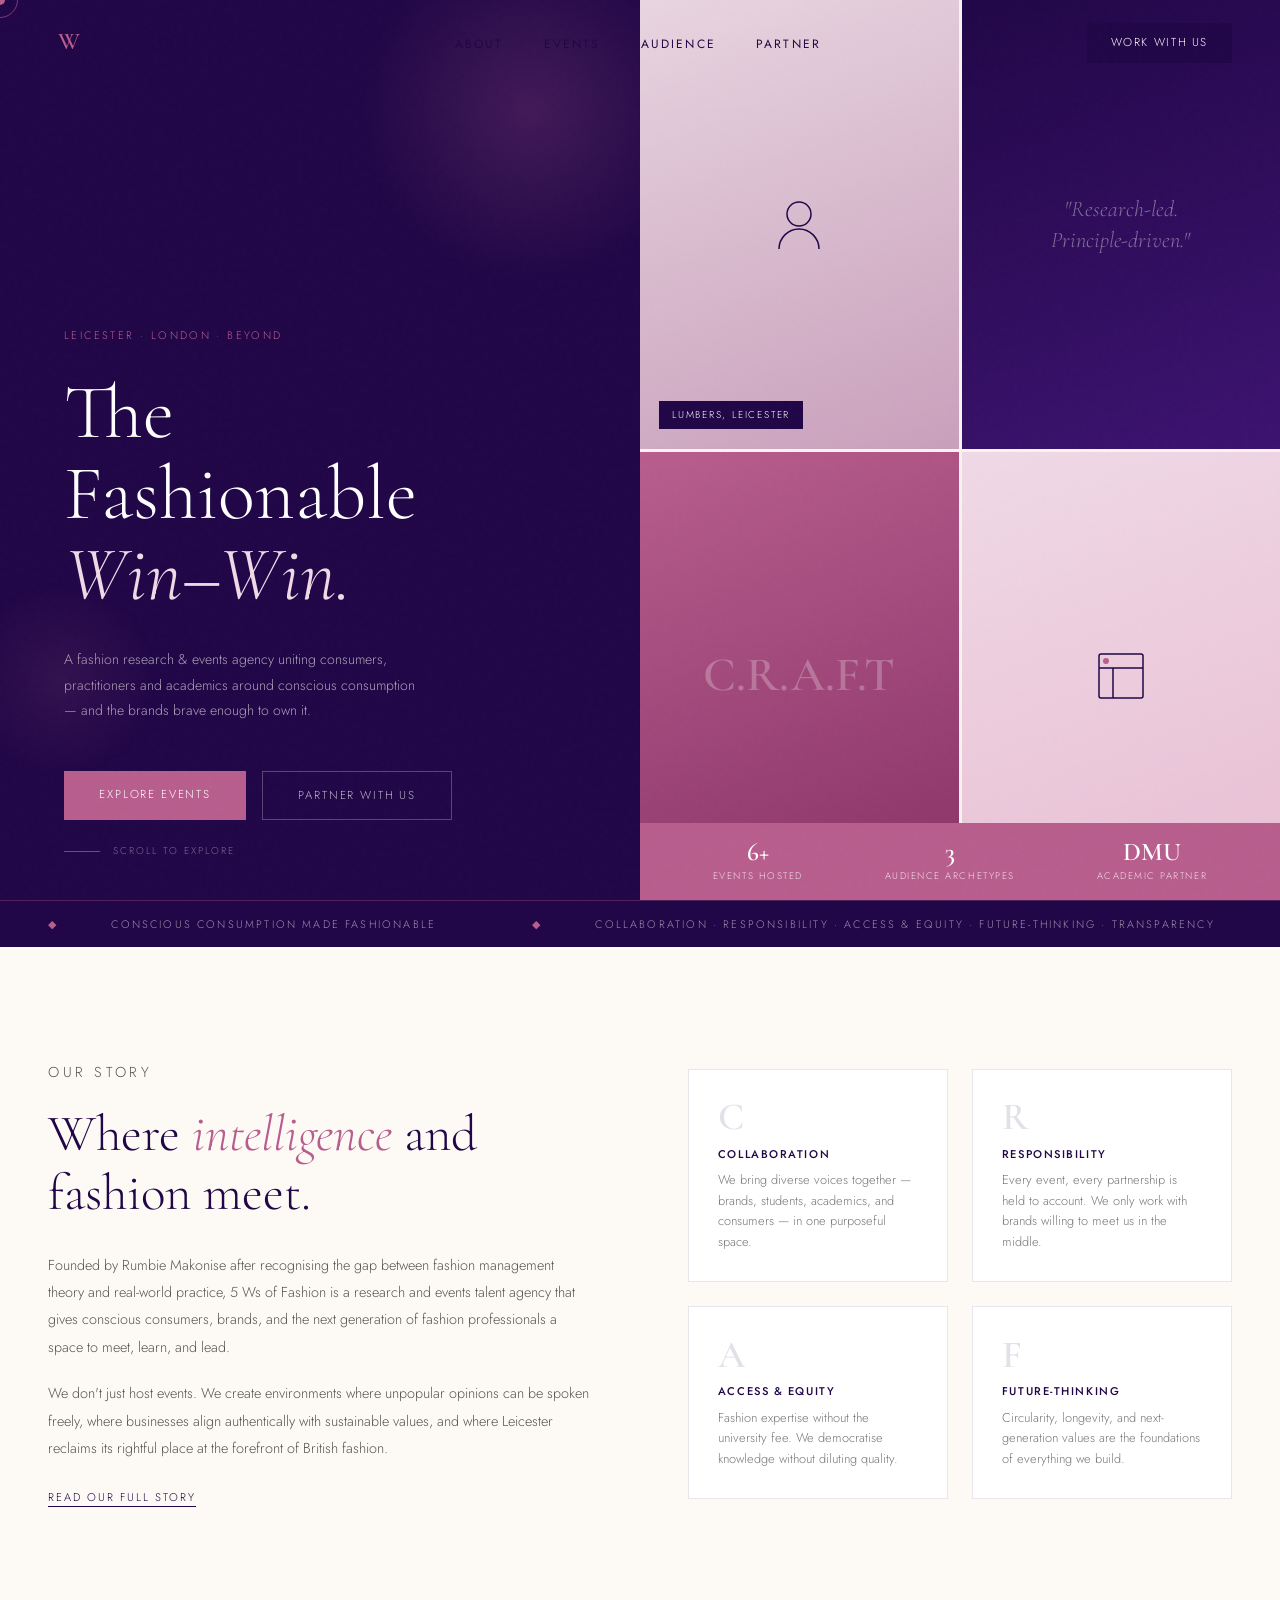
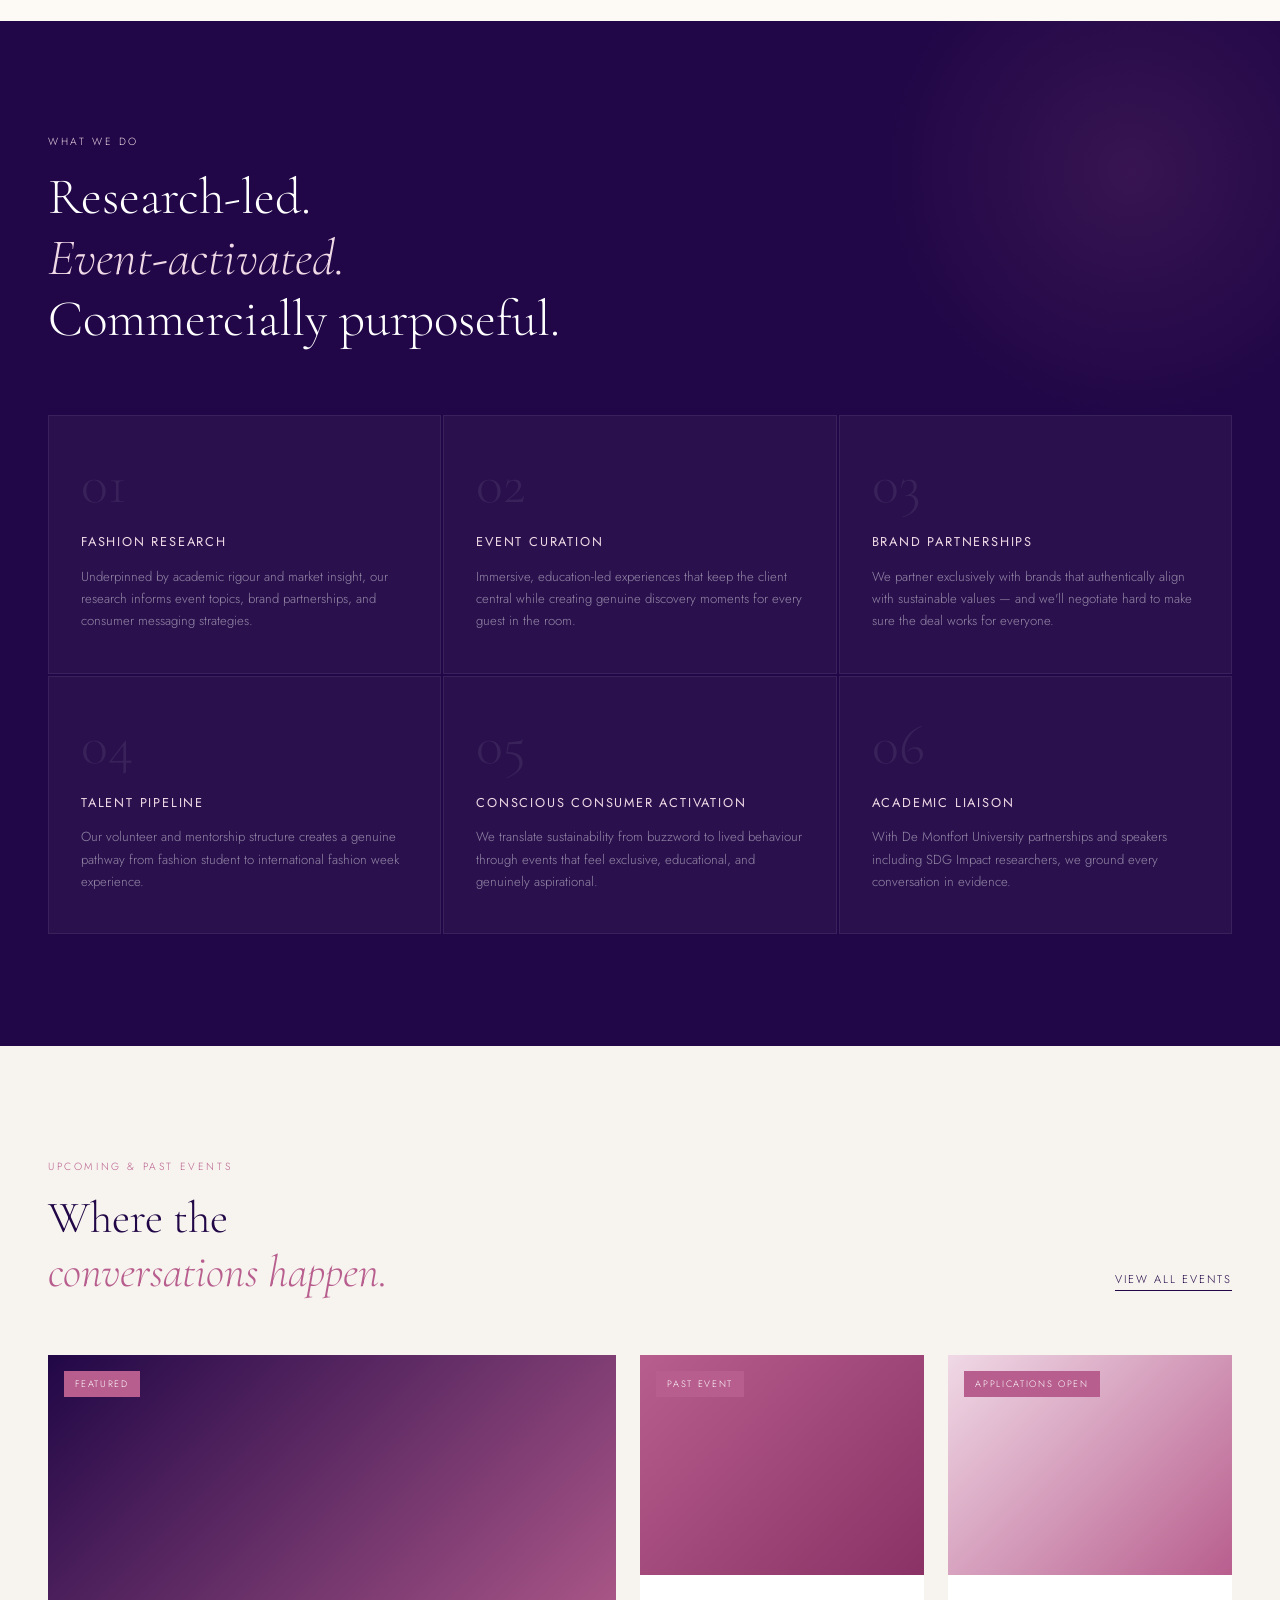
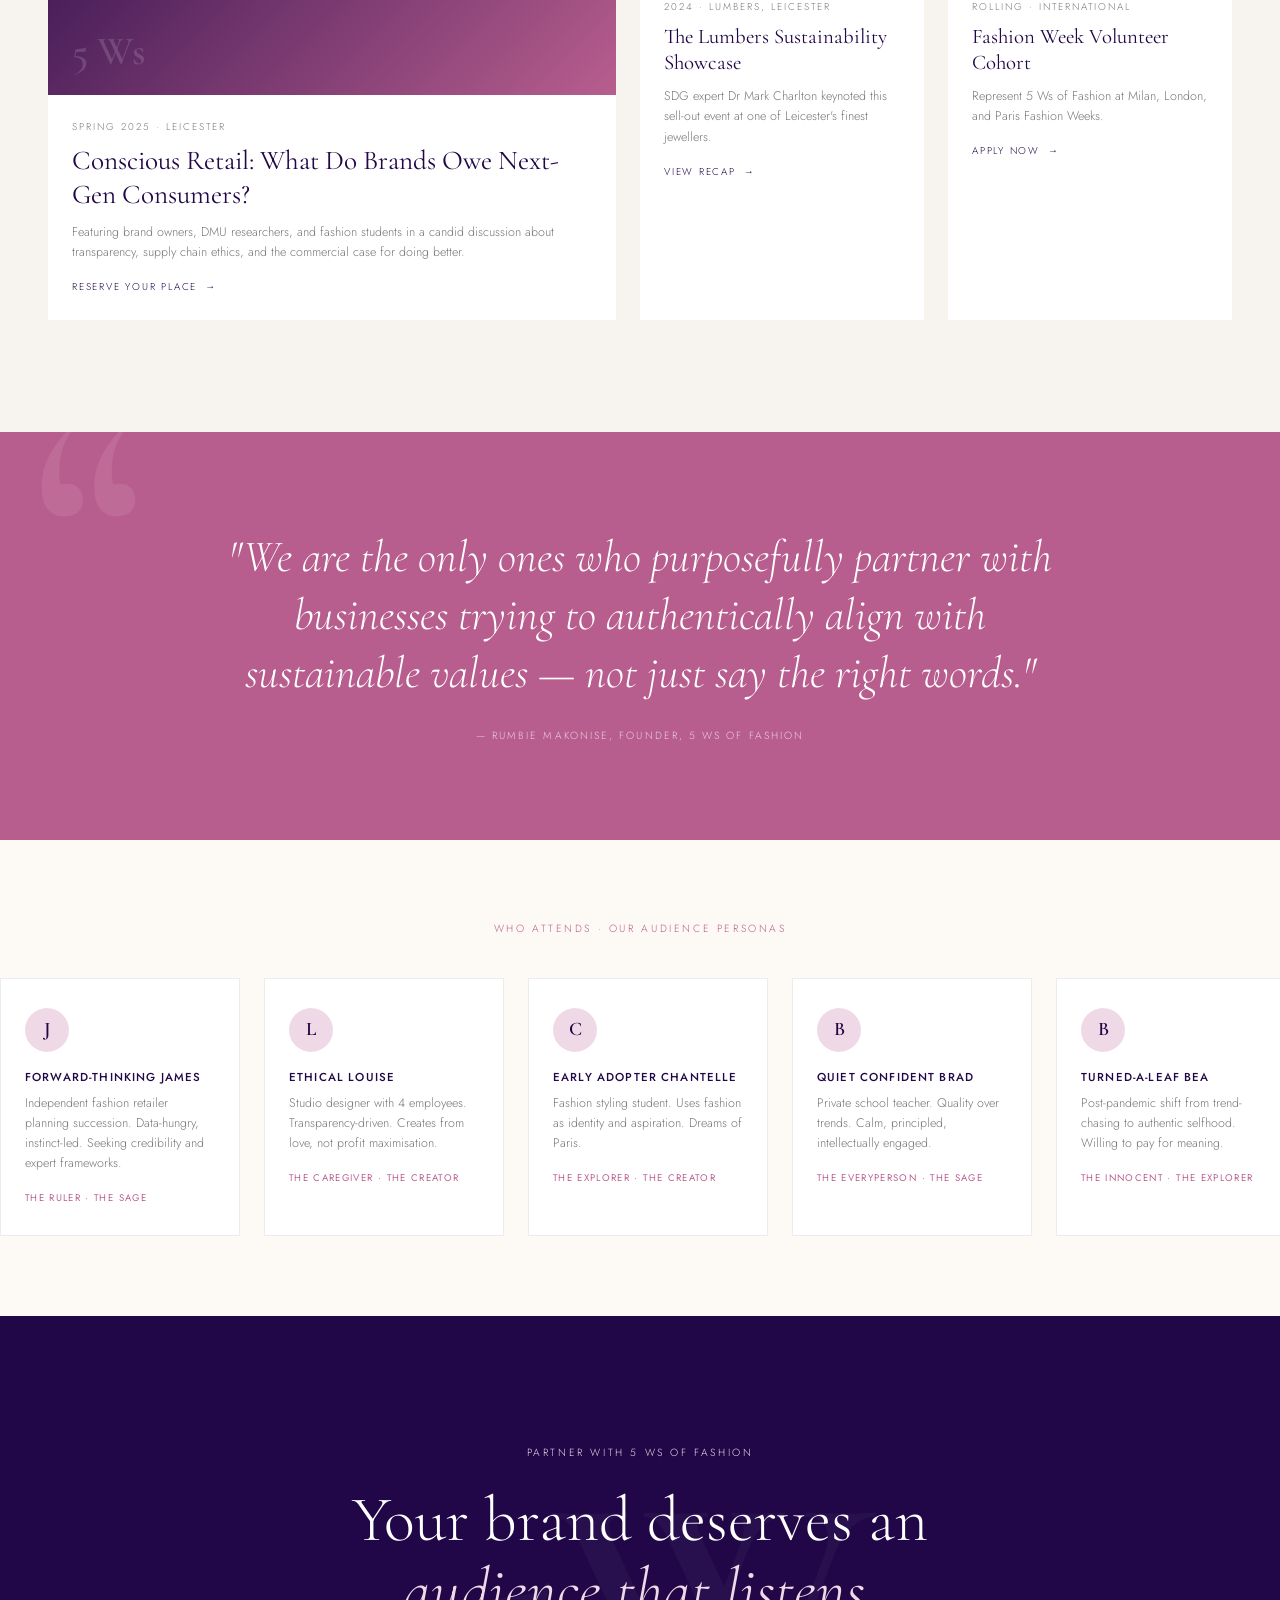
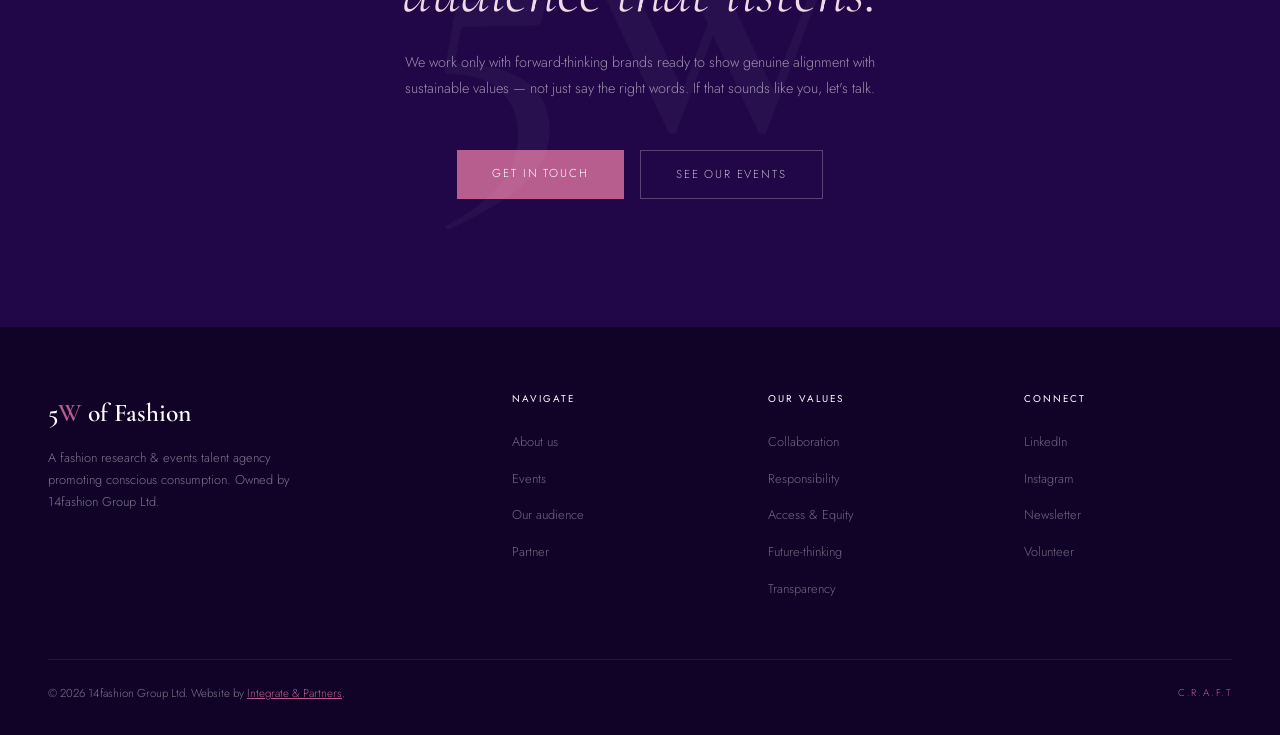
==== 5ws_landing.html @ ae3b1f06 "- init" ====
<!DOCTYPE html>
<html lang="en">
<head>
<meta charset="UTF-8">
<meta name="viewport" content="width=device-width, initial-scale=1.0">
<title>5 Ws of Fashion — The Fashionable Win-Win</title>
<link rel="preconnect" href="https://fonts.googleapis.com">
<link rel="preconnect" href="https://fonts.gstatic.com" crossorigin>
<link href="https://fonts.googleapis.com/css2?family=Cormorant+Garamond:ital,wght@0,300;0,400;0,600;1,300;1,400;1,600&family=Jost:wght@200;300;400;500&display=swap" rel="stylesheet">

<style>
  /* ─── TOKENS ─────────────────────────────────────────── */
  :root {
    --navy:   #210747;
    --pink:   #b85e8e;
    --blush:  #f0d9e6;
    --cream:  #f7f3ee;
    --ivory:  #fdf9f5;
    --charcoal: #1a1a1a;
    --mid:    #7a7a7a;
    --white:  #ffffff;

    --font-display: 'Cormorant Garamond', Georgia, serif;
    --font-body:    'Jost', sans-serif;

    --ease-out: cubic-bezier(0.16, 1, 0.3, 1);
  }

  /* ─── RESET & BASE ───────────────────────────────────── */
  *, *::before, *::after { box-sizing: border-box; margin: 0; padding: 0; }
  html { scroll-behavior: smooth; }

  body {
    background: var(--ivory);
    color: var(--charcoal);
    font-family: var(--font-body);
    font-weight: 300;
    line-height: 1.7;
    overflow-x: hidden;
  }

  /* ─── CURSOR ─────────────────────────────────────────── */
  body { cursor: none; }
  .cursor {
    position: fixed; top: 0; left: 0; pointer-events: none; z-index: 9999;
    width: 10px; height: 10px; border-radius: 50%;
    background: var(--pink);
    transform: translate(-50%,-50%);
    transition: transform 0.08s var(--ease-out), width 0.3s, height 0.3s, background 0.3s;
  }
  .cursor-ring {
    position: fixed; top: 0; left: 0; pointer-events: none; z-index: 9998;
    width: 36px; height: 36px; border-radius: 50%;
    border: 1px solid var(--pink);
    transform: translate(-50%,-50%);
    transition: transform 0.22s var(--ease-out), width 0.3s, height 0.3s, opacity 0.3s;
    opacity: 0.6;
  }
  a:hover ~ .cursor, button:hover ~ .cursor { width: 20px; height: 20px; }

  /* ─── NAV ────────────────────────────────────────────── */
  nav {
    position: fixed; top: 0; left: 0; right: 0; z-index: 100;
    display: flex; align-items: center; justify-content: space-between;
    padding: 1.4rem 3rem;
    background: transparent;
    transition: background 0.5s, padding 0.4s;
  }
  nav.scrolled {
    background: rgba(247,243,238,0.92);
    backdrop-filter: blur(12px);
    padding: 1rem 3rem;
    border-bottom: 1px solid rgba(184,94,142,0.12);
  }
  .nav-logo {
    font-family: var(--font-display);
    font-size: 1.5rem;
    font-weight: 600;
    color: var(--navy);
    letter-spacing: 0.02em;
    text-decoration: none;
    cursor: none;
  }
  .nav-logo span { color: var(--pink); }
  .nav-links {
    display: flex; gap: 2.5rem; list-style: none;
  }
  .nav-links a {
    font-size: 0.75rem;
    font-weight: 400;
    letter-spacing: 0.18em;
    text-transform: uppercase;
    color: var(--navy);
    text-decoration: none;
    cursor: none;
    position: relative;
    padding-bottom: 2px;
  }
  .nav-links a::after {
    content: '';
    position: absolute; bottom: 0; left: 0;
    width: 0; height: 1px;
    background: var(--pink);
    transition: width 0.35s var(--ease-out);
  }
  .nav-links a:hover::after { width: 100%; }
  .nav-cta {
    font-size: 0.72rem; letter-spacing: 0.14em; text-transform: uppercase;
    color: var(--white); background: var(--navy);
    padding: 0.65rem 1.5rem;
    border: none; cursor: none;
    transition: background 0.3s;
    text-decoration: none;
  }
  .nav-cta:hover { background: var(--pink); }

  /* ─── HERO ───────────────────────────────────────────── */
  .hero {
    min-height: 100svh;
    display: grid;
    grid-template-columns: 1fr 1fr;
    position: relative;
    overflow: hidden;
  }

  .hero-left {
    background: var(--navy);
    display: flex; flex-direction: column;
    justify-content: flex-end;
    padding: 6rem 4rem 5rem;
    position: relative;
    overflow: hidden;
  }
  .hero-left::before {
    content: '';
    position: absolute; top: -60px; right: -60px;
    width: 340px; height: 340px; border-radius: 50%;
    background: radial-gradient(circle, rgba(184,94,142,0.22) 0%, transparent 70%);
    pointer-events: none;
  }
  .hero-left::after {
    content: '';
    position: absolute; bottom: 120px; left: -40px;
    width: 200px; height: 200px; border-radius: 50%;
    background: radial-gradient(circle, rgba(184,94,142,0.12) 0%, transparent 70%);
    pointer-events: none;
  }

  .hero-tag {
    font-size: 0.68rem; letter-spacing: 0.22em; text-transform: uppercase;
    color: var(--pink); margin-bottom: 1.8rem;
    opacity: 0; animation: fadeUp 0.9s 0.3s var(--ease-out) forwards;
  }

  .hero-headline {
    font-family: var(--font-display);
    font-size: clamp(3.2rem, 6vw, 5.5rem);
    font-weight: 300;
    line-height: 1.05;
    color: var(--white);
    margin-bottom: 2rem;
    opacity: 0; animation: fadeUp 0.9s 0.5s var(--ease-out) forwards;
  }
  .hero-headline em {
    font-style: italic; color: var(--blush);
    display: block;
  }

  .hero-desc {
    font-size: 0.88rem; color: rgba(255,255,255,0.62);
    max-width: 360px; line-height: 1.8;
    margin-bottom: 3rem;
    opacity: 0; animation: fadeUp 0.9s 0.7s var(--ease-out) forwards;
  }

  .hero-btns {
    display: flex; gap: 1rem;
    opacity: 0; animation: fadeUp 0.9s 0.9s var(--ease-out) forwards;
  }
  .btn-primary {
    background: var(--pink); color: var(--white);
    padding: 0.85rem 2.2rem;
    font-size: 0.72rem; letter-spacing: 0.16em; text-transform: uppercase;
    border: none; cursor: none;
    transition: background 0.3s, transform 0.2s;
    text-decoration: none; display: inline-block;
  }
  .btn-primary:hover { background: #a0427a; transform: translateY(-2px); }
  .btn-ghost {
    background: transparent; color: rgba(255,255,255,0.7);
    padding: 0.85rem 2.2rem;
    font-size: 0.72rem; letter-spacing: 0.16em; text-transform: uppercase;
    border: 1px solid rgba(255,255,255,0.25); cursor: none;
    transition: border-color 0.3s, color 0.3s;
    text-decoration: none; display: inline-block;
  }
  .btn-ghost:hover { border-color: var(--pink); color: var(--white); }

  .hero-scroll-hint {
    position: absolute; bottom: 2.5rem; left: 4rem;
    display: flex; align-items: center; gap: 0.8rem;
    font-size: 0.62rem; letter-spacing: 0.2em; text-transform: uppercase;
    color: rgba(255,255,255,0.4);
    opacity: 0; animation: fadeUp 0.8s 1.3s var(--ease-out) forwards;
  }
  .scroll-line {
    width: 36px; height: 1px; background: rgba(255,255,255,0.3);
    position: relative; overflow: hidden;
  }
  .scroll-line::after {
    content: '';
    position: absolute; top: 0; left: -100%;
    width: 100%; height: 100%; background: var(--pink);
    animation: scrollLine 1.8s 1.5s ease-in-out infinite;
  }
  @keyframes scrollLine {
    0% { left: -100%; } 50% { left: 0; } 100% { left: 100%; }
  }

  /* Hero right — editorial photo collage */
  .hero-right {
    background: var(--cream);
    position: relative;
    overflow: hidden;
    display: grid;
    grid-template-rows: 1fr 1fr;
    grid-template-columns: 1fr 1fr;
    gap: 3px;
  }
  .hero-photo {
    overflow: hidden; position: relative;
  }
  .hero-photo img {
    width: 100%; height: 100%; object-fit: cover;
    transition: transform 0.8s var(--ease-out);
  }
  .hero-photo:hover img { transform: scale(1.04); }

  /* Overlay tag on one of the hero photos */
  .hero-photo-tag {
    position: absolute; bottom: 1.2rem; left: 1.2rem;
    background: var(--navy);
    color: var(--white);
    font-size: 0.62rem; letter-spacing: 0.18em; text-transform: uppercase;
    padding: 0.35rem 0.8rem;
    pointer-events: none;
  }

  /* Stat strip across hero-right */
  .hero-stats-strip {
    position: absolute; bottom: 0; left: 0; right: 0;
    background: var(--pink);
    display: flex; justify-content: space-around;
    padding: 1rem 2rem;
    z-index: 10;
    opacity: 0; animation: fadeUp 0.8s 1.1s var(--ease-out) forwards;
  }
  .stat-item { text-align: center; }
  .stat-num {
    font-family: var(--font-display);
    font-size: 1.6rem; font-weight: 600; color: var(--white);
    line-height: 1;
  }
  .stat-label {
    font-size: 0.6rem; letter-spacing: 0.16em; text-transform: uppercase;
    color: rgba(255,255,255,0.8); margin-top: 0.2rem;
  }

  /* ─── TICKER ─────────────────────────────────────────── */
  .ticker-wrap {
    background: var(--navy); padding: 0.85rem 0;
    overflow: hidden; border-top: 1px solid rgba(184,94,142,0.3);
  }
  .ticker {
    display: flex; gap: 0;
    animation: ticker 28s linear infinite;
    width: max-content;
  }
  .ticker-item {
    white-space: nowrap;
    font-size: 0.68rem; letter-spacing: 0.2em; text-transform: uppercase;
    color: rgba(255,255,255,0.55);
    padding: 0 3rem;
  }
  .ticker-item span { color: var(--pink); margin-right: 3rem; }
  @keyframes ticker { 0% { transform: translateX(0); } 100% { transform: translateX(-50%); } }

  /* ─── ABOUT / CRAFT VALUES ───────────────────────────── */
  .section { padding: 7rem 3rem; }
  .section-inner { max-width: 1200px; margin: 0 auto; }

  .section-label {
    font-size: 0.65rem; letter-spacing: 0.25em; text-transform: uppercase;
    color: var(--pink); margin-bottom: 1rem;
  }

  .about-grid {
    display: grid; grid-template-columns: 1fr 1fr;
    gap: 6rem; align-items: center;
  }
  .about-text h2 {
    font-family: var(--font-display);
    font-size: clamp(2.4rem, 4vw, 3.6rem);
    font-weight: 300; line-height: 1.15;
    color: var(--navy); margin-bottom: 1.8rem;
  }
  .about-text h2 em { font-style: italic; color: var(--pink); }
  .about-text p {
    font-size: 0.9rem; color: #555; line-height: 1.9;
    margin-bottom: 1.2rem;
  }
  .about-link {
    font-size: 0.7rem; letter-spacing: 0.18em; text-transform: uppercase;
    color: var(--navy); text-decoration: none; cursor: none;
    border-bottom: 1px solid var(--navy); padding-bottom: 1px;
    transition: color 0.3s, border-color 0.3s;
  }
  .about-link:hover { color: var(--pink); border-color: var(--pink); }

  /* CRAFT pillars */
  .craft-pillars {
    display: grid; grid-template-columns: 1fr 1fr; gap: 1.5rem;
  }
  .craft-pill {
    padding: 1.8rem;
    border: 1px solid rgba(33,7,71,0.1);
    position: relative; overflow: hidden;
    transition: border-color 0.3s, transform 0.3s;
    background: var(--white);
  }
  .craft-pill::before {
    content: '';
    position: absolute; top: 0; left: 0;
    width: 3px; height: 100%;
    background: var(--pink);
    transform: scaleY(0); transform-origin: top;
    transition: transform 0.4s var(--ease-out);
  }
  .craft-pill:hover { border-color: var(--pink); transform: translateY(-4px); }
  .craft-pill:hover::before { transform: scaleY(1); }
  .craft-letter {
    font-family: var(--font-display);
    font-size: 2.4rem; font-weight: 600;
    color: var(--navy); opacity: 0.12;
    line-height: 1;
    margin-bottom: 0.5rem;
  }
  .craft-title {
    font-size: 0.7rem; letter-spacing: 0.14em; text-transform: uppercase;
    color: var(--navy); margin-bottom: 0.4rem; font-weight: 500;
  }
  .craft-desc {
    font-size: 0.8rem; color: #777; line-height: 1.6;
  }

  /* ─── WHAT WE DO (dark section) ──────────────────────── */
  .dark-section {
    background: var(--navy);
    padding: 7rem 3rem;
    position: relative; overflow: hidden;
  }
  .dark-section::before {
    content: '';
    position: absolute; top: -100px; right: -100px;
    width: 500px; height: 500px; border-radius: 50%;
    background: radial-gradient(circle, rgba(184,94,142,0.15) 0%, transparent 70%);
    pointer-events: none;
  }
  .dark-inner { max-width: 1200px; margin: 0 auto; }
  .dark-section .section-label { color: var(--blush); }

  .dark-section h2 {
    font-family: var(--font-display);
    font-size: clamp(2.2rem, 4vw, 3.5rem);
    font-weight: 300; color: var(--white);
    margin-bottom: 4rem; max-width: 600px; line-height: 1.2;
  }
  .dark-section h2 em { font-style: italic; color: var(--blush); }

  .services-grid {
    display: grid; grid-template-columns: repeat(3, 1fr); gap: 2px;
  }
  .service-card {
    background: rgba(255,255,255,0.04);
    padding: 2.5rem 2rem;
    border: 1px solid rgba(255,255,255,0.07);
    transition: background 0.3s;
    position: relative; overflow: hidden;
    cursor: none;
  }
  .service-card:hover { background: rgba(184,94,142,0.12); }
  .service-num {
    font-family: var(--font-display);
    font-size: 3.5rem; font-weight: 300;
    color: rgba(255,255,255,0.07); line-height: 1;
    margin-bottom: 1.2rem;
  }
  .service-title {
    font-size: 0.8rem; letter-spacing: 0.14em; text-transform: uppercase;
    color: var(--blush); margin-bottom: 0.8rem; font-weight: 400;
  }
  .service-desc {
    font-size: 0.82rem; color: rgba(255,255,255,0.5); line-height: 1.7;
  }

  /* ─── EVENTS SECTION ─────────────────────────────────── */
  .events-section { padding: 7rem 3rem; background: var(--cream); }
  .events-inner { max-width: 1200px; margin: 0 auto; }

  .events-header {
    display: flex; justify-content: space-between; align-items: flex-end;
    margin-bottom: 3.5rem;
  }
  .events-header h2 {
    font-family: var(--font-display);
    font-size: clamp(2.2rem, 3.5vw, 3rem);
    font-weight: 300; color: var(--navy); line-height: 1.2;
  }
  .events-header h2 em { font-style: italic; color: var(--pink); }

  .events-grid { display: grid; grid-template-columns: 2fr 1fr 1fr; gap: 1.5rem; }

  .event-card {
    background: var(--white);
    overflow: hidden;
    transition: transform 0.4s var(--ease-out), box-shadow 0.4s;
    cursor: none;
    position: relative;
  }
  .event-card:hover { transform: translateY(-6px); box-shadow: 0 24px 60px rgba(33,7,71,0.12); }
  .event-card-img {
    height: 220px; overflow: hidden;
    background: linear-gradient(135deg, var(--blush) 0%, var(--cream) 100%);
    position: relative;
  }
  .event-card-img img { width: 100%; height: 100%; object-fit: cover; display: block; }

  /* Placeholder gradient images for cards without real photos */
  .event-img-placeholder {
    width: 100%; height: 100%;
    display: flex; align-items: center; justify-content: center;
  }
  .event-img-placeholder svg { opacity: 0.2; }

  .event-card:first-child .event-card-img { height: 340px; }

  .event-badge {
    position: absolute; top: 1rem; left: 1rem;
    background: var(--pink); color: var(--white);
    font-size: 0.58rem; letter-spacing: 0.18em; text-transform: uppercase;
    padding: 0.3rem 0.7rem;
  }
  .event-card-body { padding: 1.5rem; }
  .event-date {
    font-size: 0.62rem; letter-spacing: 0.2em; text-transform: uppercase;
    color: var(--mid); margin-bottom: 0.5rem;
  }
  .event-title {
    font-family: var(--font-display);
    font-size: 1.3rem; font-weight: 400;
    color: var(--navy); margin-bottom: 0.6rem; line-height: 1.25;
  }
  .event-card:first-child .event-title { font-size: 1.7rem; }
  .event-desc {
    font-size: 0.78rem; color: #777; line-height: 1.65;
    margin-bottom: 1rem;
  }
  .event-link {
    font-size: 0.62rem; letter-spacing: 0.18em; text-transform: uppercase;
    color: var(--navy); text-decoration: none; cursor: none;
    display: flex; align-items: center; gap: 0.5rem;
    transition: color 0.3s;
  }
  .event-link::after { content: '→'; transition: transform 0.3s; }
  .event-link:hover { color: var(--pink); }
  .event-link:hover::after { transform: translateX(4px); }

  /* ─── AUDIENCE / QUOTE STRIP ─────────────────────────── */
  .quote-section {
    padding: 6rem 3rem;
    background: var(--pink);
    text-align: center;
    position: relative; overflow: hidden;
  }
  .quote-section::before {
    content: '\201C';
    font-family: var(--font-display);
    font-size: 20rem; font-weight: 600;
    color: rgba(255,255,255,0.08);
    position: absolute; top: -4rem; left: 2rem;
    line-height: 1; pointer-events: none;
  }
  .quote-text {
    font-family: var(--font-display);
    font-size: clamp(1.8rem, 3.5vw, 2.8rem);
    font-weight: 300; font-style: italic;
    color: var(--white); max-width: 860px;
    margin: 0 auto 1.5rem; line-height: 1.3;
  }
  .quote-attr {
    font-size: 0.65rem; letter-spacing: 0.2em; text-transform: uppercase;
    color: rgba(255,255,255,0.7);
  }

  /* ─── AUDIENCE PERSONAS MARQUEE ──────────────────────── */
  .personas-section { padding: 5rem 0; overflow: hidden; background: var(--ivory); }
  .personas-label {
    font-size: 0.65rem; letter-spacing: 0.25em; text-transform: uppercase;
    color: var(--pink); text-align: center; margin-bottom: 2.5rem; padding: 0 3rem;
  }
  .personas-track {
    display: flex; gap: 1.5rem;
    animation: personaScroll 22s linear infinite;
    width: max-content;
  }
  .personas-track:hover { animation-play-state: paused; }
  @keyframes personaScroll {
    0% { transform: translateX(0); } 100% { transform: translateX(-50%); }
  }
  .persona-card {
    width: 240px; flex-shrink: 0;
    background: var(--white);
    border: 1px solid rgba(33,7,71,0.08);
    padding: 1.8rem 1.5rem;
    transition: transform 0.3s, border-color 0.3s;
    cursor: none;
  }
  .persona-card:hover { transform: translateY(-4px); border-color: var(--pink); }
  .persona-icon {
    width: 44px; height: 44px; border-radius: 50%;
    background: var(--blush);
    display: flex; align-items: center; justify-content: center;
    font-family: var(--font-display); font-size: 1.2rem; font-weight: 600;
    color: var(--navy); margin-bottom: 1rem;
  }
  .persona-name {
    font-size: 0.72rem; letter-spacing: 0.1em; text-transform: uppercase;
    color: var(--navy); margin-bottom: 0.4rem; font-weight: 500;
  }
  .persona-desc { font-size: 0.78rem; color: #777; line-height: 1.6; }
  .persona-archetype {
    margin-top: 1rem; font-size: 0.6rem; letter-spacing: 0.14em;
    text-transform: uppercase; color: var(--pink); font-weight: 400;
  }

  /* ─── PARTNER CTA ────────────────────────────────────── */
  .cta-section {
    padding: 8rem 3rem;
    background: var(--navy);
    text-align: center; position: relative; overflow: hidden;
  }
  .cta-section::after {
    content: '5W';
    font-family: var(--font-display);
    font-size: 22rem; font-weight: 600;
    color: rgba(255,255,255,0.03);
    position: absolute; top: 50%; left: 50%;
    transform: translate(-50%,-50%);
    pointer-events: none; white-space: nowrap;
    letter-spacing: -0.05em;
  }
  .cta-label {
    font-size: 0.65rem; letter-spacing: 0.25em; text-transform: uppercase;
    color: var(--blush); margin-bottom: 1.5rem;
  }
  .cta-h2 {
    font-family: var(--font-display);
    font-size: clamp(2.5rem, 5vw, 4.5rem);
    font-weight: 300; color: var(--white);
    line-height: 1.1; margin-bottom: 1.5rem;
  }
  .cta-h2 em { font-style: italic; color: var(--blush); }
  .cta-desc {
    font-size: 0.9rem; color: rgba(255,255,255,0.55);
    max-width: 520px; margin: 0 auto 3rem; line-height: 1.8;
  }
  .cta-btns { display: flex; justify-content: center; gap: 1rem; }

  /* ─── FOOTER ─────────────────────────────────────────── */
  footer {
    background: #110328;
    padding: 4rem 3rem 2rem;
    color: rgba(255,255,255,0.45);
  }
  .footer-inner { max-width: 1200px; margin: 0 auto; }
  .footer-grid {
    display: grid; grid-template-columns: 2fr 1fr 1fr 1fr;
    gap: 3rem; margin-bottom: 3rem;
  }
  .footer-brand-name {
    font-family: var(--font-display);
    font-size: 1.6rem; font-weight: 600;
    color: var(--white); margin-bottom: 0.8rem;
  }
  .footer-brand-name span { color: var(--pink); }
  .footer-tagline { font-size: 0.8rem; line-height: 1.7; max-width: 260px; }
  .footer-col h4 {
    font-size: 0.62rem; letter-spacing: 0.2em; text-transform: uppercase;
    color: var(--white); margin-bottom: 1.2rem; font-weight: 400;
  }
  .footer-col ul { list-style: none; }
  .footer-col li { margin-bottom: 0.6rem; }
  .footer-col a {
    font-size: 0.8rem; color: rgba(255,255,255,0.4);
    text-decoration: none; cursor: none;
    transition: color 0.3s;
  }
  .footer-col a:hover { color: var(--pink); }
  .footer-bottom {
    border-top: 1px solid rgba(255,255,255,0.08);
    padding-top: 1.5rem;
    display: flex; justify-content: space-between; align-items: center;
  }
  .footer-bottom p { font-size: 0.72rem; }
  .footer-craft {
    font-size: 0.62rem; letter-spacing: 0.18em; text-transform: uppercase;
    color: var(--pink);
  }

  /* ─── KEYFRAMES ──────────────────────────────────────── */
  @keyframes fadeUp {
    from { opacity: 0; transform: translateY(24px); }
    to   { opacity: 1; transform: translateY(0); }
  }

  /* ─── SCROLL REVEAL ──────────────────────────────────── */
  .reveal {
    opacity: 0; transform: translateY(30px);
    transition: opacity 0.8s var(--ease-out), transform 0.8s var(--ease-out);
  }
  .reveal.visible { opacity: 1; transform: translateY(0); }

  /* ─── GRAIN OVERLAY ──────────────────────────────────── */
  body::before {
    content: '';
    position: fixed; inset: 0; z-index: 9990;
    pointer-events: none;
    background-image: url("data:image/svg+xml,%3Csvg viewBox='0 0 200 200' xmlns='http://www.w3.org/2000/svg'%3E%3Cfilter id='noise'%3E%3CfeTurbulence type='fractalNoise' baseFrequency='0.9' numOctaves='4' stitchTiles='stitch'/%3E%3C/filter%3E%3Crect width='100%25' height='100%25' filter='url(%23noise)' opacity='0.03'/%3E%3C/svg%3E");
    opacity: 0.4;
  }
</style>
</head>
<body>

<!-- Custom Cursor -->
<div class="cursor" id="cursor"></div>
<div class="cursor-ring" id="cursorRing"></div>

<!-- ── NAV ──────────────────────────────────────────────── -->
<nav id="nav">
  <a href="#" class="nav-logo">5<span>W</span> of Fashion</a>
  <ul class="nav-links">
    <li><a href="#about">About</a></li>
    <li><a href="#events">Events</a></li>
    <li><a href="#audience">Audience</a></li>
    <li><a href="#partner">Partner</a></li>
  </ul>
  <a href="#partner" class="nav-cta">Work with us</a>
</nav>

<!-- ── HERO ─────────────────────────────────────────────── -->
<section class="hero" id="top">
  <div class="hero-left">
    <p class="hero-tag">Leicester · London · Beyond</p>
    <h1 class="hero-headline">
      The<br>Fashionable<br><em>Win–Win.</em>
    </h1>
    <p class="hero-desc">A fashion research &amp; events agency uniting consumers, practitioners and academics around conscious consumption — and the brands brave enough to own it.</p>
    <div class="hero-btns">
      <a href="#events" class="btn-primary">Explore Events</a>
      <a href="#partner" class="btn-ghost">Partner With Us</a>
    </div>
    <div class="hero-scroll-hint">
      <div class="scroll-line"></div>
      Scroll to explore
    </div>
  </div>

  <div class="hero-right">
    <!-- Editorial photo grid — real imagery from 5W events represented as styled placeholders -->
    <div class="hero-photo" style="grid-column:1; grid-row:1;">
      <div style="width:100%;height:100%;background:linear-gradient(160deg,#e8d5e0 0%,#c9a0bc 100%);display:flex;align-items:center;justify-content:center;">
        <svg width="60" height="60" viewBox="0 0 60 60" fill="none" xmlns="http://www.w3.org/2000/svg"><circle cx="30" cy="20" r="12" stroke="#210747" stroke-width="1.5"/><path d="M10 55c0-11.046 8.954-20 20-20s20 8.954 20 20" stroke="#210747" stroke-width="1.5"/></svg>
      </div>
      <div class="hero-photo-tag">Lumbers, Leicester</div>
    </div>
    <div class="hero-photo" style="grid-column:2; grid-row:1;">
      <div style="width:100%;height:100%;background:linear-gradient(160deg,#210747 0%,#3d1370 100%);display:flex;align-items:center;justify-content:center;">
        <p style="font-family:'Cormorant Garamond',serif;font-size:1.4rem;color:rgba(255,255,255,0.4);text-align:center;padding:1rem;font-style:italic;line-height:1.4;">"Research-led.<br>Principle-driven."</p>
      </div>
    </div>
    <div class="hero-photo" style="grid-column:1; grid-row:2;">
      <div style="width:100%;height:100%;background:linear-gradient(160deg,#b85e8e 0%,#8a3266 100%);display:flex;align-items:center;justify-content:center;">
        <p style="font-family:'Cormorant Garamond',serif;font-size:3rem;color:rgba(255,255,255,0.25);font-weight:600;">C.R.A.F.T</p>
      </div>
    </div>
    <div class="hero-photo" style="grid-column:2; grid-row:2;">
      <div style="width:100%;height:100%;background:linear-gradient(160deg,#f0d9e6 0%,#e8bfd3 100%);display:flex;align-items:center;justify-content:center;">
        <svg width="60" height="60" viewBox="0 0 60 60" fill="none" xmlns="http://www.w3.org/2000/svg"><rect x="8" y="8" width="44" height="44" rx="2" stroke="#210747" stroke-width="1.5"/><path d="M8 22h44M22 22v30" stroke="#210747" stroke-width="1.5"/><circle cx="15" cy="15" r="3" fill="#b85e8e"/></svg>
      </div>
      <div class="hero-photo-tag">Events Agency</div>
    </div>

    <!-- Stats strip -->
    <div class="hero-stats-strip">
      <div class="stat-item">
        <div class="stat-num">6+</div>
        <div class="stat-label">Events hosted</div>
      </div>
      <div class="stat-item">
        <div class="stat-num">3</div>
        <div class="stat-label">Audience archetypes</div>
      </div>
      <div class="stat-item">
        <div class="stat-num">DMU</div>
        <div class="stat-label">Academic partner</div>
      </div>
    </div>
  </div>
</section>

<!-- ── TICKER ────────────────────────────────────────────── -->
<div class="ticker-wrap">
  <div class="ticker">
    <span class="ticker-item"><span>◆</span> Conscious Consumption Made Fashionable</span>
    <span class="ticker-item"><span>◆</span> Collaboration · Responsibility · Access &amp; Equity · Future-thinking · Transparency</span>
    <span class="ticker-item"><span>◆</span> Milan · London · Paris · Leicester</span>
    <span class="ticker-item"><span>◆</span> The Fashionable Win-Win</span>
    <span class="ticker-item"><span>◆</span> Conscious Consumption Made Fashionable</span>
    <span class="ticker-item"><span>◆</span> Collaboration · Responsibility · Access &amp; Equity · Future-thinking · Transparency</span>
    <span class="ticker-item"><span>◆</span> Milan · London · Paris · Leicester</span>
    <span class="ticker-item"><span>◆</span> The Fashionable Win-Win</span>
  </div>
</div>

<!-- ── ABOUT & CRAFT ─────────────────────────────────────── -->
<section class="section" id="about">
  <div class="section-inner">
    <div class="about-grid">
      <div class="about-text reveal">
        <p class="section-label">Our Story</p>
        <h2>Where <em>intelligence</em> and fashion meet.</h2>
        <p>Founded by Rumbie Makonise after recognising the gap between fashion management theory and real-world practice, 5 Ws of Fashion is a research and events talent agency that gives conscious consumers, brands, and the next generation of fashion professionals a space to meet, learn, and lead.</p>
        <p>We don't just host events. We create environments where unpopular opinions can be spoken freely, where businesses align authentically with sustainable values, and where Leicester reclaims its rightful place at the forefront of British fashion.</p>
        <a href="#" class="about-link">Read our full story</a>
      </div>

      <div class="craft-pillars reveal">
        <div class="craft-pill">
          <div class="craft-letter">C</div>
          <div class="craft-title">Collaboration</div>
          <div class="craft-desc">We bring diverse voices together — brands, students, academics, and consumers — in one purposeful space.</div>
        </div>
        <div class="craft-pill">
          <div class="craft-letter">R</div>
          <div class="craft-title">Responsibility</div>
          <div class="craft-desc">Every event, every partnership is held to account. We only work with brands willing to meet us in the middle.</div>
        </div>
        <div class="craft-pill">
          <div class="craft-letter">A</div>
          <div class="craft-title">Access &amp; Equity</div>
          <div class="craft-desc">Fashion expertise without the university fee. We democratise knowledge without diluting quality.</div>
        </div>
        <div class="craft-pill">
          <div class="craft-letter">F</div>
          <div class="craft-title">Future-thinking</div>
          <div class="craft-desc">Circularity, longevity, and next-generation values are the foundations of everything we build.</div>
        </div>
      </div>
    </div>
  </div>
</section>

<!-- ── WHAT WE DO ────────────────────────────────────────── -->
<section class="dark-section">
  <div class="dark-inner">
    <p class="section-label">What We Do</p>
    <h2>Research-led.<br><em>Event-activated.</em><br>Commercially purposeful.</h2>

    <div class="services-grid reveal">
      <div class="service-card">
        <div class="service-num">01</div>
        <div class="service-title">Fashion Research</div>
        <div class="service-desc">Underpinned by academic rigour and market insight, our research informs event topics, brand partnerships, and consumer messaging strategies.</div>
      </div>
      <div class="service-card">
        <div class="service-num">02</div>
        <div class="service-title">Event Curation</div>
        <div class="service-desc">Immersive, education-led experiences that keep the client central while creating genuine discovery moments for every guest in the room.</div>
      </div>
      <div class="service-card">
        <div class="service-num">03</div>
        <div class="service-title">Brand Partnerships</div>
        <div class="service-desc">We partner exclusively with brands that authentically align with sustainable values — and we'll negotiate hard to make sure the deal works for everyone.</div>
      </div>
      <div class="service-card">
        <div class="service-num">04</div>
        <div class="service-title">Talent Pipeline</div>
        <div class="service-desc">Our volunteer and mentorship structure creates a genuine pathway from fashion student to international fashion week experience.</div>
      </div>
      <div class="service-card">
        <div class="service-num">05</div>
        <div class="service-title">Conscious Consumer Activation</div>
        <div class="service-desc">We translate sustainability from buzzword to lived behaviour through events that feel exclusive, educational, and genuinely aspirational.</div>
      </div>
      <div class="service-card">
        <div class="service-num">06</div>
        <div class="service-title">Academic Liaison</div>
        <div class="service-desc">With De Montfort University partnerships and speakers including SDG Impact researchers, we ground every conversation in evidence.</div>
      </div>
    </div>
  </div>
</section>

<!-- ── EVENTS ────────────────────────────────────────────── -->
<section class="events-section" id="events">
  <div class="events-inner">
    <div class="events-header reveal">
      <div>
        <p class="section-label">Upcoming &amp; Past Events</p>
        <h2>Where the<br><em>conversations happen.</em></h2>
      </div>
      <a href="#" class="about-link" style="color:var(--navy);margin-bottom:0.5rem;">View all events</a>
    </div>

    <div class="events-grid reveal">
      <!-- Feature event -->
      <div class="event-card">
        <div class="event-card-img" style="background:linear-gradient(135deg,#210747 0%,#b85e8e 100%);">
          <div class="event-badge">Featured</div>
          <div style="position:absolute;bottom:1.5rem;left:1.5rem;right:1.5rem;">
            <p style="font-family:'Cormorant Garamond',serif;font-size:2.5rem;color:rgba(255,255,255,0.15);font-weight:600;line-height:1;">5 Ws</p>
          </div>
        </div>
        <div class="event-card-body">
          <p class="event-date">Spring 2025 · Leicester</p>
          <h3 class="event-title">Conscious Retail: What Do Brands Owe Next-Gen Consumers?</h3>
          <p class="event-desc">Featuring brand owners, DMU researchers, and fashion students in a candid discussion about transparency, supply chain ethics, and the commercial case for doing better.</p>
          <a href="#" class="event-link">Reserve your place</a>
        </div>
      </div>

      <!-- Secondary events -->
      <div class="event-card">
        <div class="event-card-img" style="background:linear-gradient(135deg,#b85e8e 0%,#8a3266 100%);">
          <div class="event-badge">Past Event</div>
        </div>
        <div class="event-card-body">
          <p class="event-date">2024 · Lumbers, Leicester</p>
          <h3 class="event-title">The Lumbers Sustainability Showcase</h3>
          <p class="event-desc">SDG expert Dr Mark Charlton keynoted this sell-out event at one of Leicester's finest jewellers.</p>
          <a href="#" class="event-link">View recap</a>
        </div>
      </div>

      <div class="event-card">
        <div class="event-card-img" style="background:linear-gradient(135deg,#f0d9e6 0%,#b85e8e 100%);">
          <div class="event-badge">Applications Open</div>
        </div>
        <div class="event-card-body">
          <p class="event-date">Rolling · International</p>
          <h3 class="event-title">Fashion Week Volunteer Cohort</h3>
          <p class="event-desc">Represent 5 Ws of Fashion at Milan, London, and Paris Fashion Weeks.</p>
          <a href="#" class="event-link">Apply now</a>
        </div>
      </div>
    </div>
  </div>
</section>

<!-- ── QUOTE ─────────────────────────────────────────────── -->
<section class="quote-section">
  <p class="quote-text">"We are the only ones who purposefully partner with businesses trying to authentically align with sustainable values — not just say the right words."</p>
  <p class="quote-attr">— Rumbie Makonise, Founder, 5 Ws of Fashion</p>
</section>

<!-- ── AUDIENCE PERSONAS ──────────────────────────────────── -->
<section class="personas-section" id="audience">
  <p class="personas-label">Who attends · Our audience personas</p>
  <div class="personas-track">
    <!-- Set 1 -->
    <div class="persona-card">
      <div class="persona-icon">J</div>
      <div class="persona-name">Forward-thinking James</div>
      <div class="persona-desc">Independent fashion retailer planning succession. Data-hungry, instinct-led. Seeking credibility and expert frameworks.</div>
      <div class="persona-archetype">The Ruler · The Sage</div>
    </div>
    <div class="persona-card">
      <div class="persona-icon">L</div>
      <div class="persona-name">Ethical Louise</div>
      <div class="persona-desc">Studio designer with 4 employees. Transparency-driven. Creates from love, not profit maximisation.</div>
      <div class="persona-archetype">The Caregiver · The Creator</div>
    </div>
    <div class="persona-card">
      <div class="persona-icon">C</div>
      <div class="persona-name">Early Adopter Chantelle</div>
      <div class="persona-desc">Fashion styling student. Uses fashion as identity and aspiration. Dreams of Paris.</div>
      <div class="persona-archetype">The Explorer · The Creator</div>
    </div>
    <div class="persona-card">
      <div class="persona-icon">B</div>
      <div class="persona-name">Quiet Confident Brad</div>
      <div class="persona-desc">Private school teacher. Quality over trends. Calm, principled, intellectually engaged.</div>
      <div class="persona-archetype">The EveryPerson · The Sage</div>
    </div>
    <div class="persona-card">
      <div class="persona-icon">B</div>
      <div class="persona-name">Turned-a-leaf Bea</div>
      <div class="persona-desc">Post-pandemic shift from trend-chasing to authentic selfhood. Willing to pay for meaning.</div>
      <div class="persona-archetype">The Innocent · The Explorer</div>
    </div>
    <div class="persona-card">
      <div class="persona-icon">A</div>
      <div class="persona-name">Happy-to-talk Alan</div>
      <div class="persona-desc">BD professional in fashion textiles. Relationship-driven, sociable, lifelong learner.</div>
      <div class="persona-archetype">The EveryPerson · The Sage</div>
    </div>
    <!-- Duplicate for seamless loop -->
    <div class="persona-card">
      <div class="persona-icon">J</div>
      <div class="persona-name">Forward-thinking James</div>
      <div class="persona-desc">Independent fashion retailer planning succession. Data-hungry, instinct-led. Seeking credibility and expert frameworks.</div>
      <div class="persona-archetype">The Ruler · The Sage</div>
    </div>
    <div class="persona-card">
      <div class="persona-icon">L</div>
      <div class="persona-name">Ethical Louise</div>
      <div class="persona-desc">Studio designer with 4 employees. Transparency-driven. Creates from love, not profit maximisation.</div>
      <div class="persona-archetype">The Caregiver · The Creator</div>
    </div>
    <div class="persona-card">
      <div class="persona-icon">C</div>
      <div class="persona-name">Early Adopter Chantelle</div>
      <div class="persona-desc">Fashion styling student. Uses fashion as identity and aspiration. Dreams of Paris.</div>
      <div class="persona-archetype">The Explorer · The Creator</div>
    </div>
    <div class="persona-card">
      <div class="persona-icon">B</div>
      <div class="persona-name">Quiet Confident Brad</div>
      <div class="persona-desc">Private school teacher. Quality over trends. Calm, principled, intellectually engaged.</div>
      <div class="persona-archetype">The EveryPerson · The Sage</div>
    </div>
    <div class="persona-card">
      <div class="persona-icon">B</div>
      <div class="persona-name">Turned-a-leaf Bea</div>
      <div class="persona-desc">Post-pandemic shift from trend-chasing to authentic selfhood. Willing to pay for meaning.</div>
      <div class="persona-archetype">The Innocent · The Explorer</div>
    </div>
    <div class="persona-card">
      <div class="persona-icon">A</div>
      <div class="persona-name">Happy-to-talk Alan</div>
      <div class="persona-desc">BD professional in fashion textiles. Relationship-driven, sociable, lifelong learner.</div>
      <div class="persona-archetype">The EveryPerson · The Sage</div>
    </div>
  </div>
</section>

<!-- ── CTA / PARTNER ──────────────────────────────────────── -->
<section class="cta-section" id="partner">
  <p class="cta-label">Partner with 5 Ws of Fashion</p>
  <h2 class="cta-h2 reveal">Your brand deserves an<br><em>audience that listens.</em></h2>
  <p class="cta-desc reveal">We work only with forward-thinking brands ready to show genuine alignment with sustainable values — not just say the right words. If that sounds like you, let's talk.</p>
  <div class="cta-btns reveal">
    <a href="mailto:hello@5wsoffashion.com" class="btn-primary">Get in touch</a>
    <a href="#events" class="btn-ghost">See our events</a>
  </div>
</section>

<!-- ── FOOTER ─────────────────────────────────────────────── -->
<footer>
  <div class="footer-inner">
    <div class="footer-grid">
      <div>
        <div class="footer-brand-name">5<span>W</span> of Fashion</div>
        <p class="footer-tagline">A fashion research &amp; events talent agency promoting conscious consumption. Owned by 14fashion Group Ltd.</p>
      </div>
      <div class="footer-col">
        <h4>Navigate</h4>
        <ul>
          <li><a href="#about">About us</a></li>
          <li><a href="#events">Events</a></li>
          <li><a href="#audience">Our audience</a></li>
          <li><a href="#partner">Partner</a></li>
        </ul>
      </div>
      <div class="footer-col">
        <h4>Our Values</h4>
        <ul>
          <li><a href="#">Collaboration</a></li>
          <li><a href="#">Responsibility</a></li>
          <li><a href="#">Access &amp; Equity</a></li>
          <li><a href="#">Future-thinking</a></li>
          <li><a href="#">Transparency</a></li>
        </ul>
      </div>
      <div class="footer-col">
        <h4>Connect</h4>
        <ul>
          <li><a href="#">LinkedIn</a></li>
          <li><a href="#">Instagram</a></li>
          <li><a href="#">Newsletter</a></li>
          <li><a href="#">Volunteer</a></li>
        </ul>
      </div>
    </div>
    <div class="footer-bottom">
      <p>© 2026 14fashion Group Ltd. Website by <a href="#" style="color:var(--pink);cursor:none;">Integrate &amp; Partners</a>.</p>
      <span class="footer-craft">C.R.A.F.T</span>
    </div>
  </div>
</footer>

<!-- ── JS ────────────────────────────────────────────────── -->
<script>
  // Cursor
  const cursor = document.getElementById('cursor');
  const ring = document.getElementById('cursorRing');
  let mx = 0, my = 0, rx = 0, ry = 0;
  document.addEventListener('mousemove', e => { mx = e.clientX; my = e.clientY; });
  function animateCursor() {
    cursor.style.left = mx + 'px'; cursor.style.top = my + 'px';
    rx += (mx - rx) * 0.12; ry += (my - ry) * 0.12;
    ring.style.left = rx + 'px'; ring.style.top = ry + 'px';
    requestAnimationFrame(animateCursor);
  }
  animateCursor();

  document.querySelectorAll('a, button').forEach(el => {
    el.addEventListener('mouseenter', () => {
      cursor.style.width = '20px'; cursor.style.height = '20px';
      ring.style.width = '54px'; ring.style.height = '54px'; ring.style.opacity = '0.3';
    });
    el.addEventListener('mouseleave', () => {
      cursor.style.width = '10px'; cursor.style.height = '10px';
      ring.style.width = '36px'; ring.style.height = '36px'; ring.style.opacity = '0.6';
    });
  });

  // Nav scroll
  const nav = document.getElementById('nav');
  window.addEventListener('scroll', () => {
    nav.classList.toggle('scrolled', window.scrollY > 60);
  });

  // Scroll reveal
  const reveals = document.querySelectorAll('.reveal');
  const observer = new IntersectionObserver((entries) => {
    entries.forEach((entry, i) => {
      if (entry.isIntersecting) {
        setTimeout(() => entry.target.classList.add('visible'), i * 80);
        observer.unobserve(entry.target);
      }
    });
  }, { threshold: 0.12 });
  reveals.forEach(r => observer.observe(r));
</script>
</body>
</html>
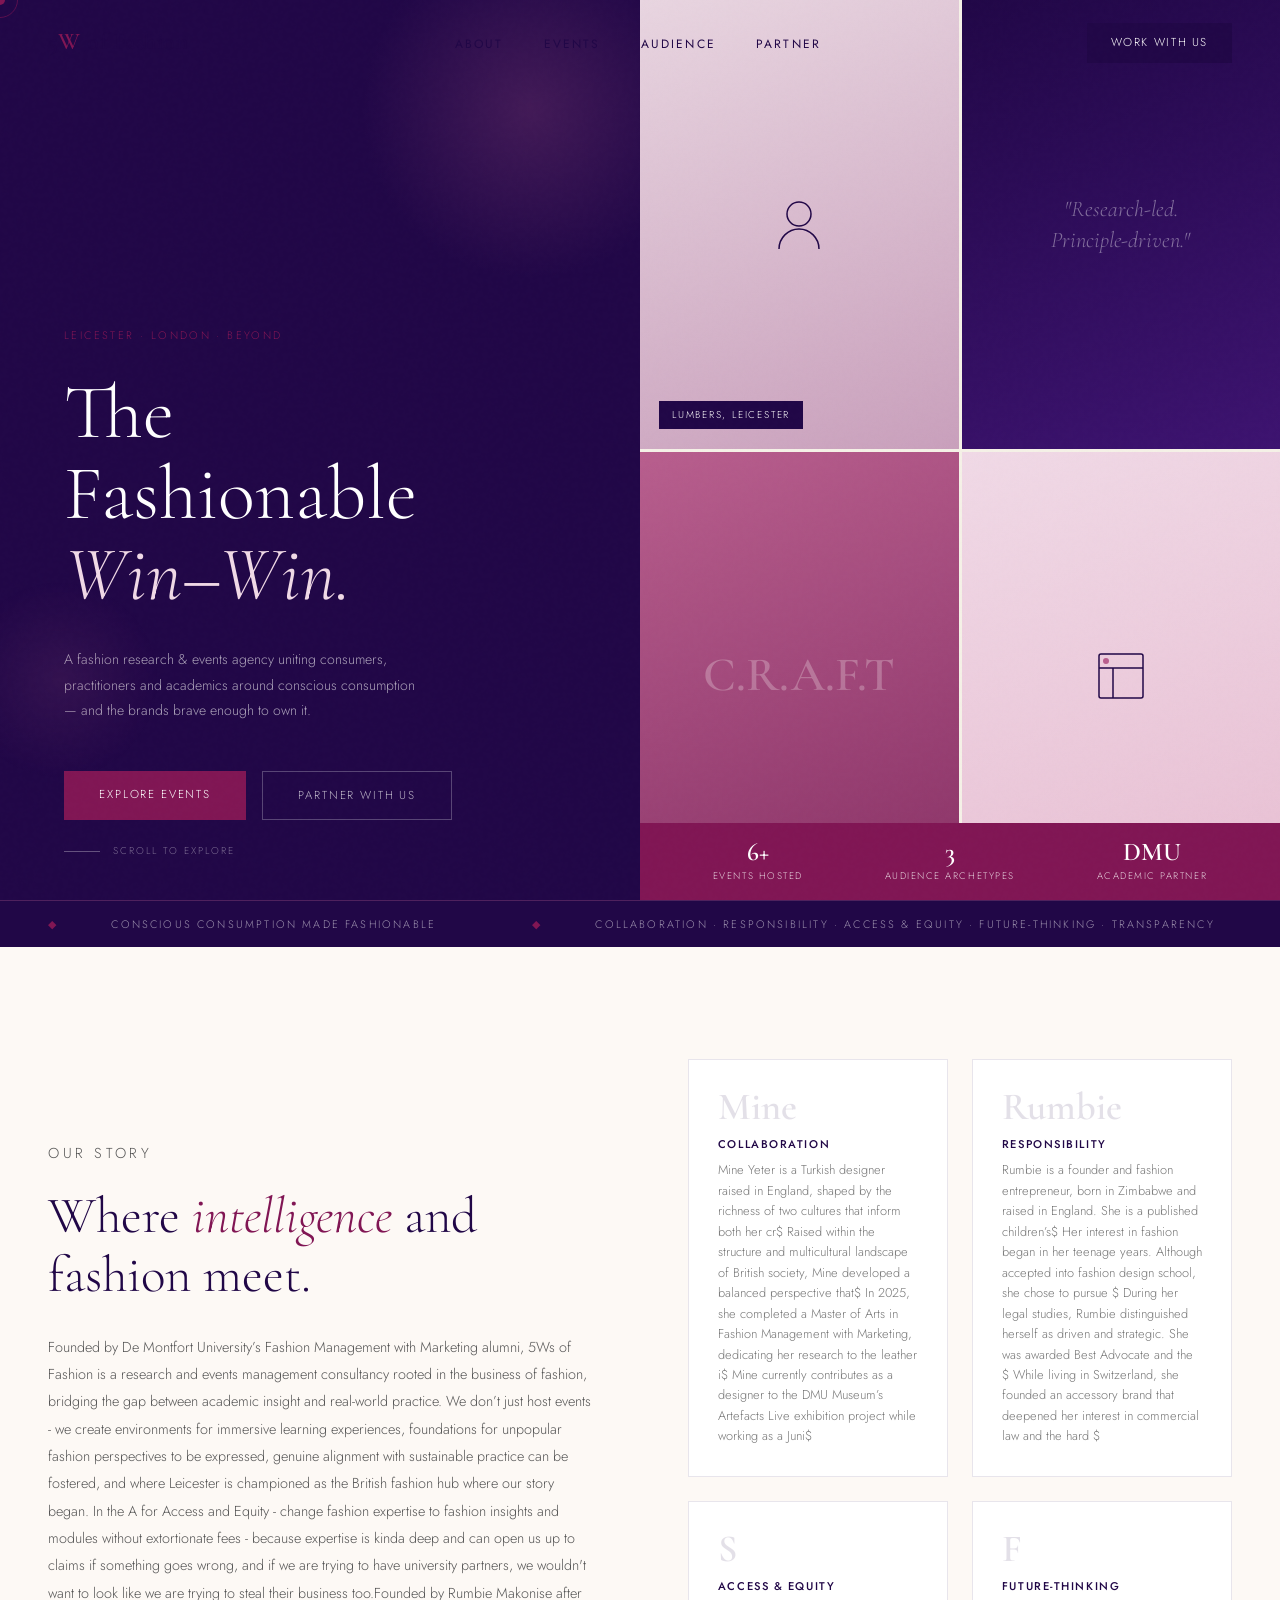
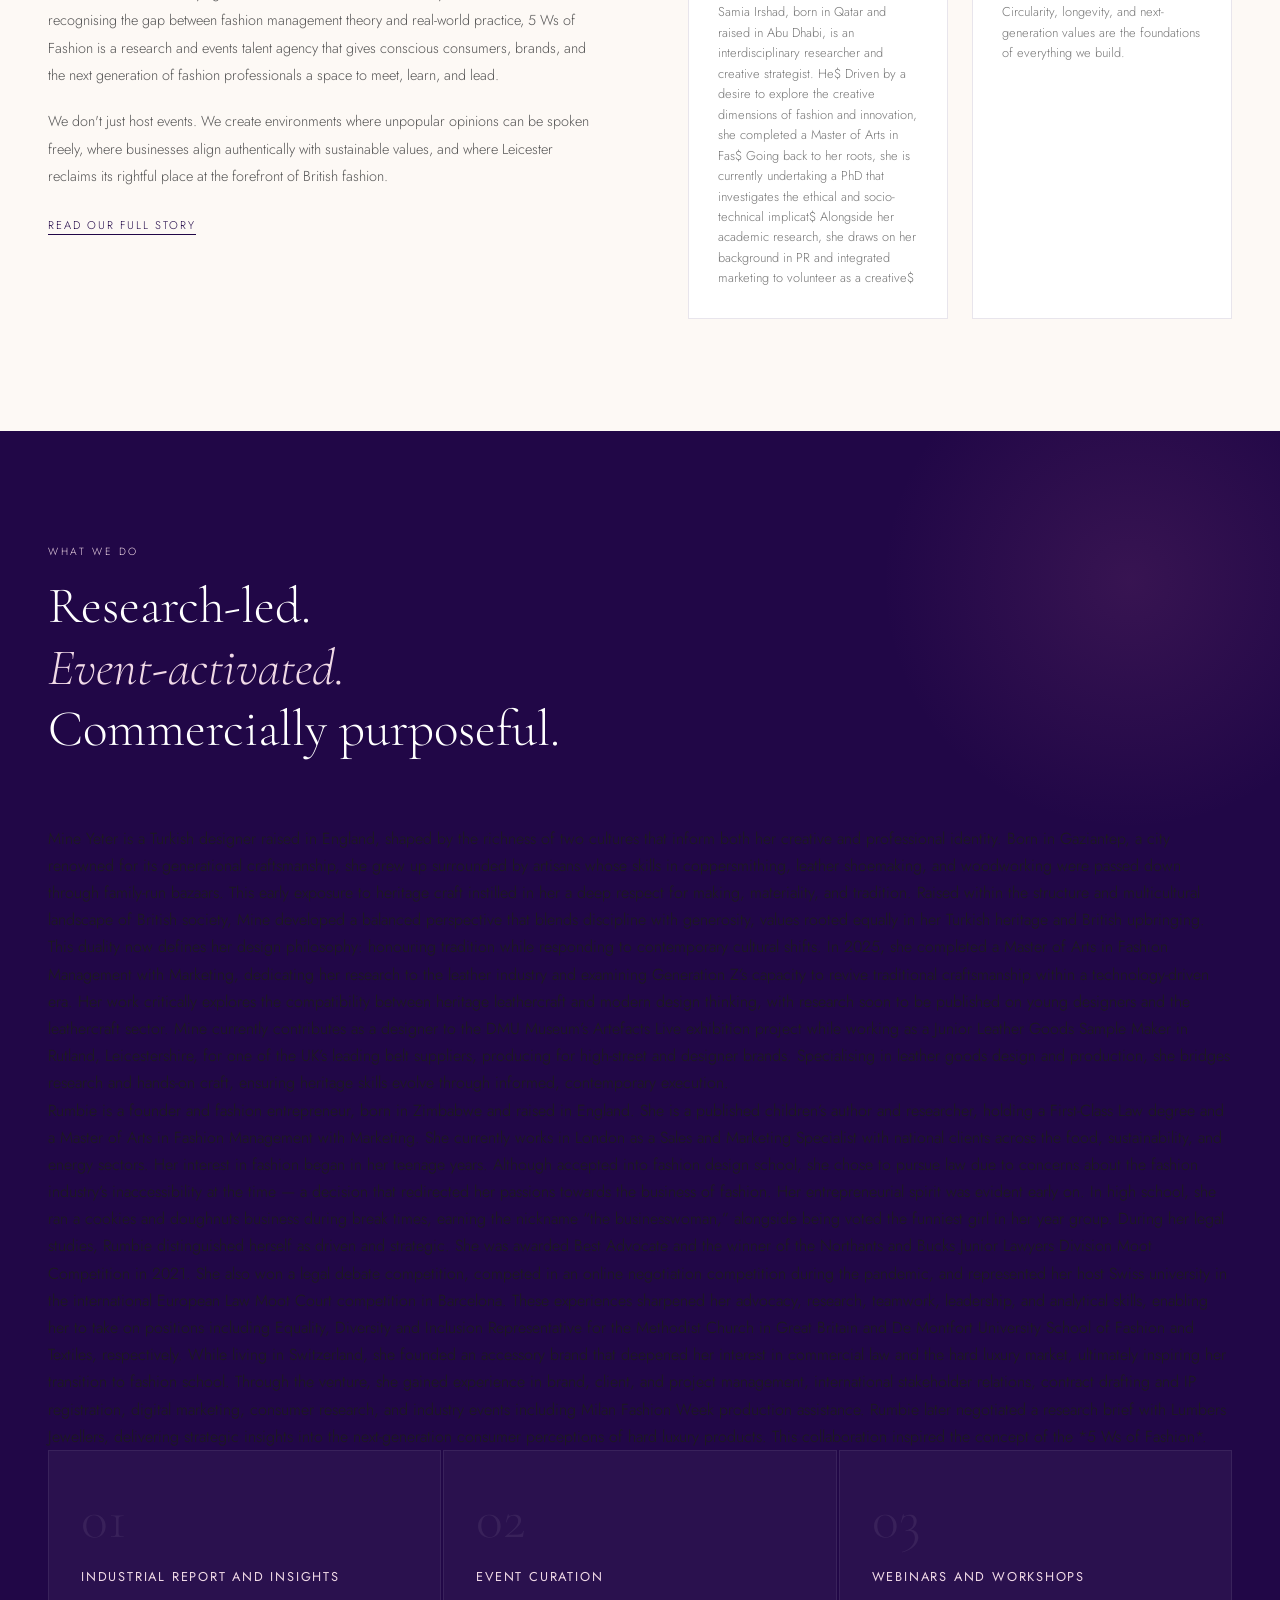
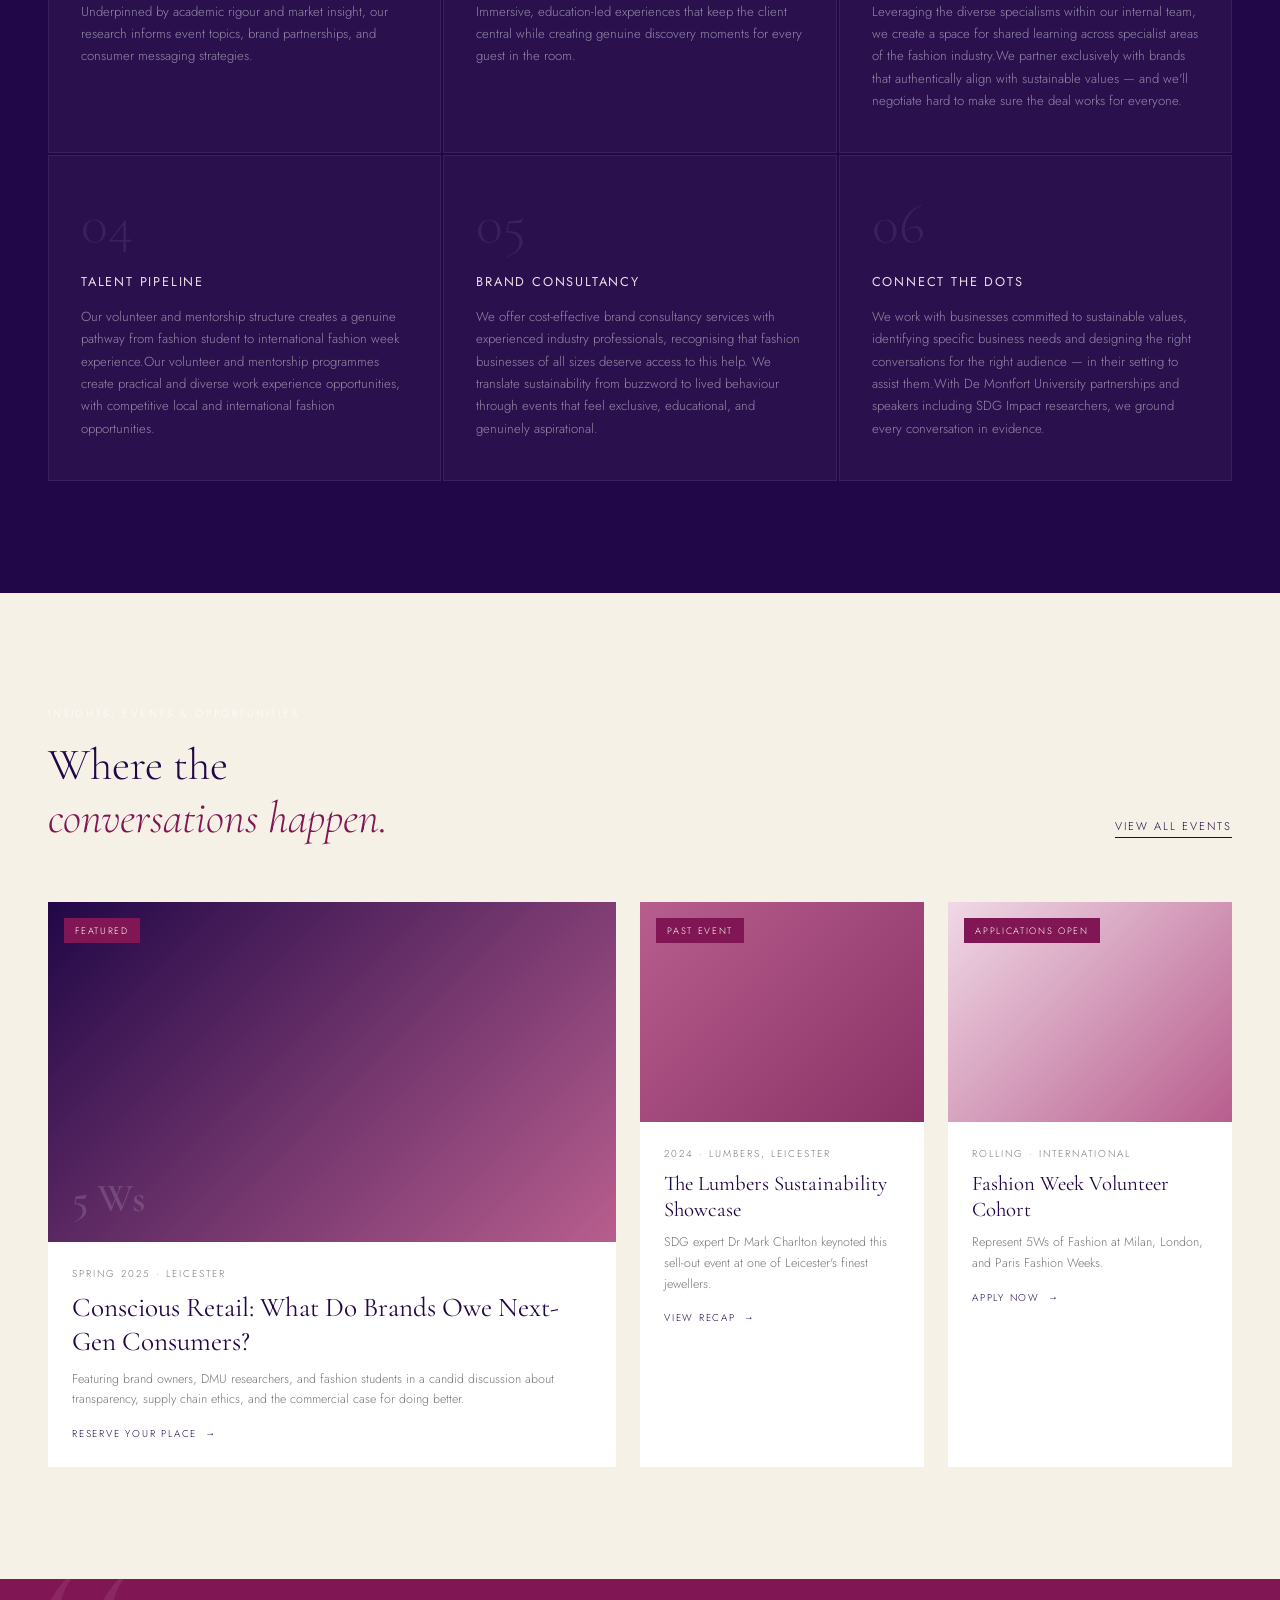
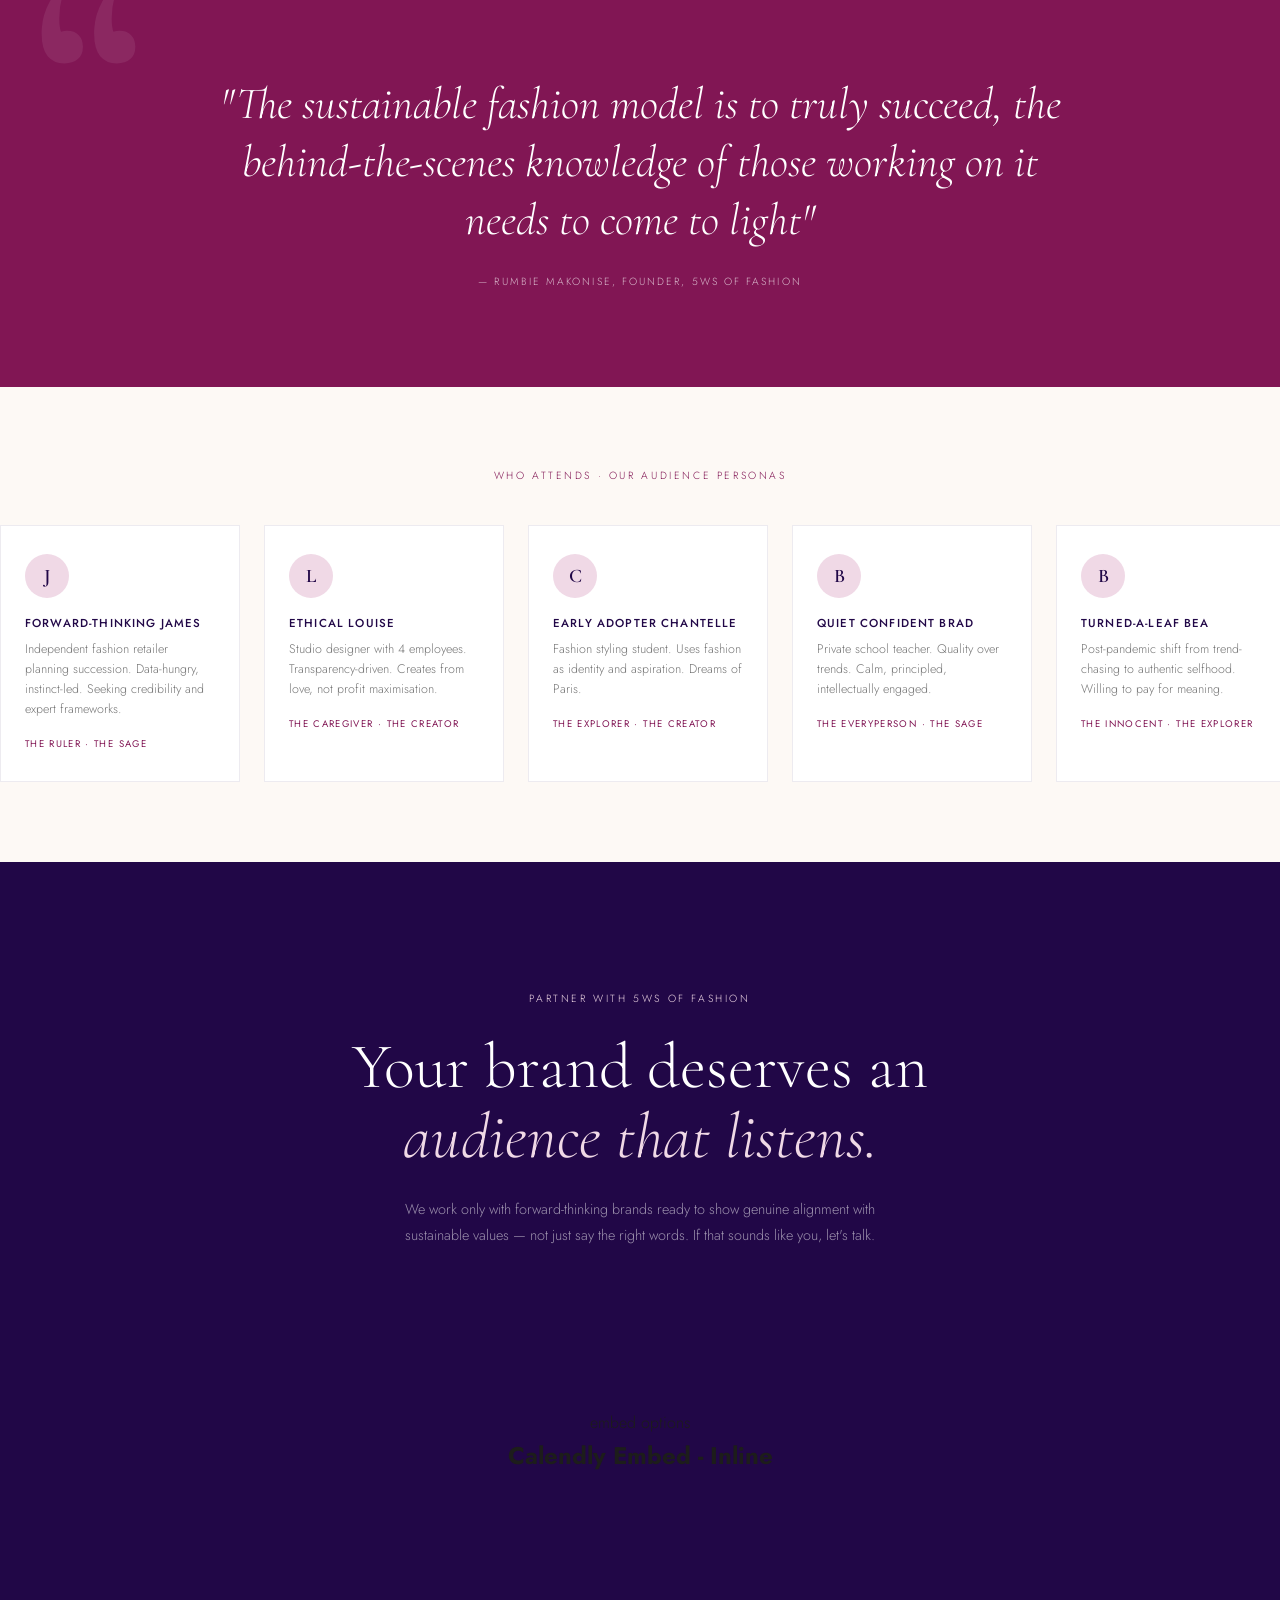
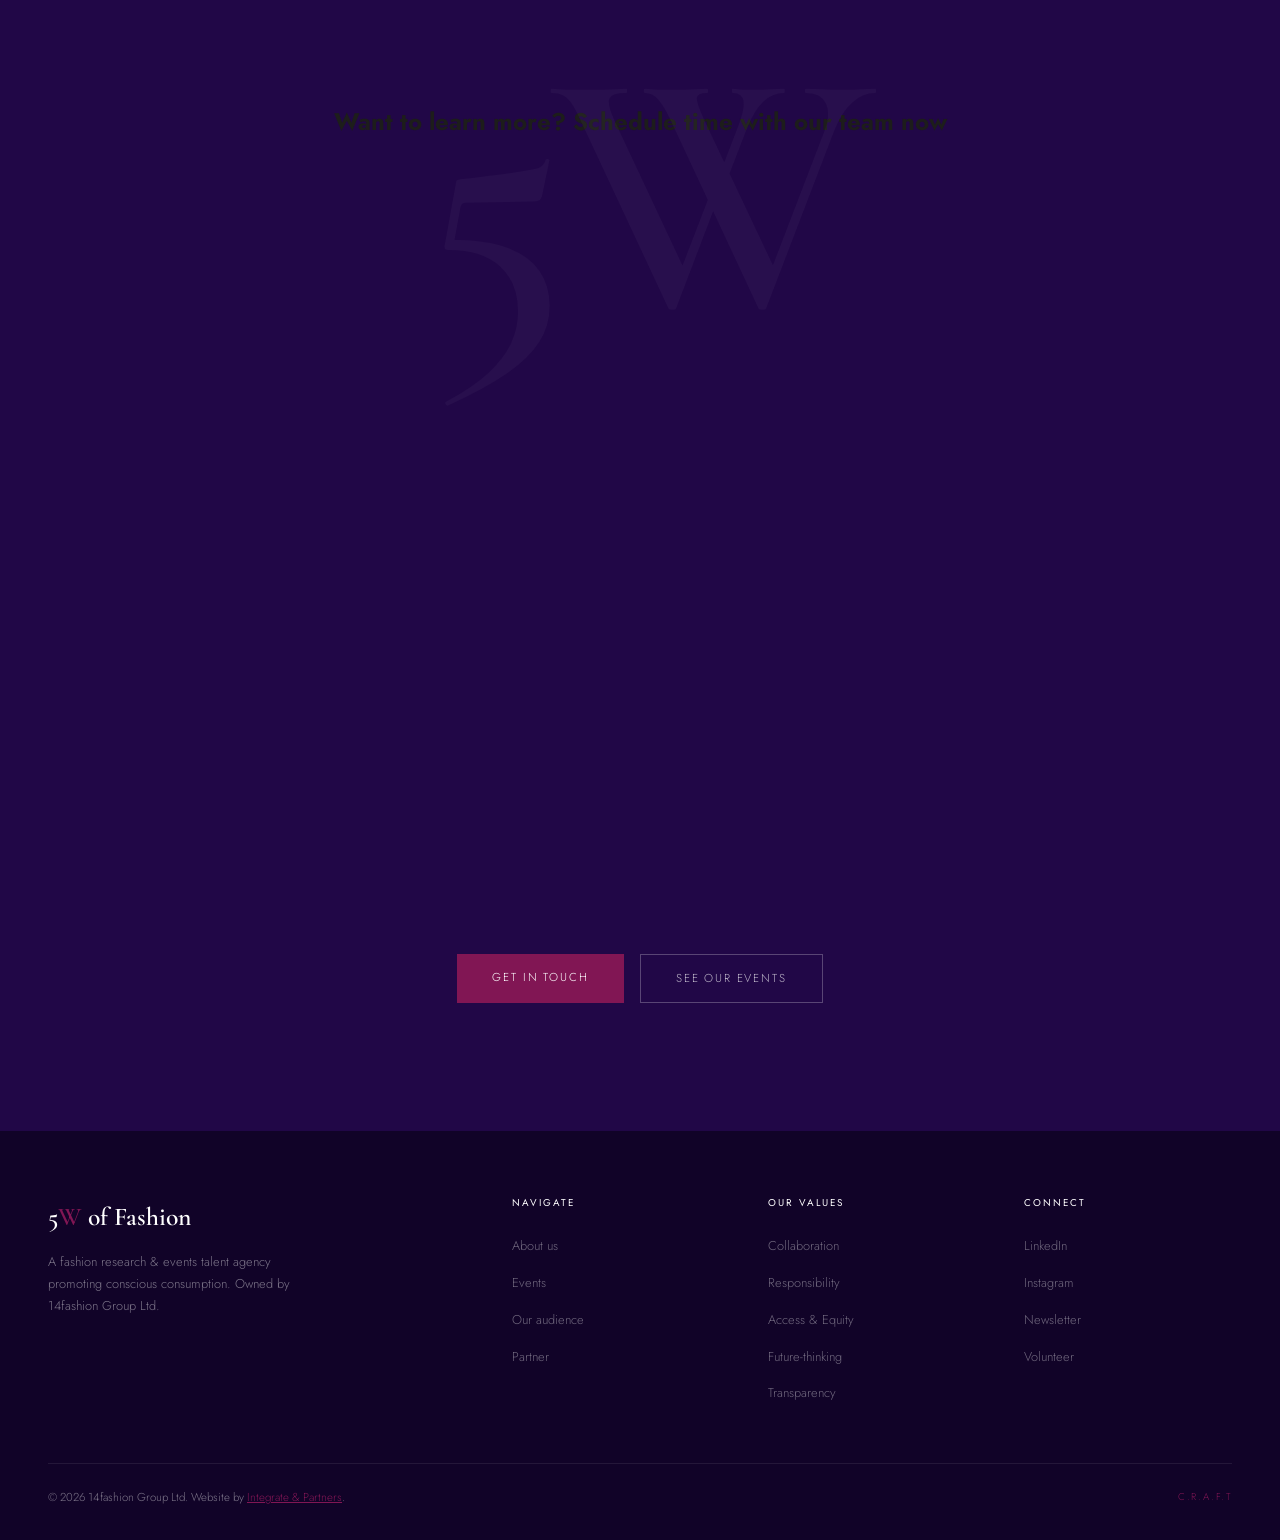
==== commit fdefa0c4: "- fixed: copy" ====
--- a/5ws_landing.html
+++ b/5ws_landing.html
@@ -3,7 +3,7 @@
 <head>
 <meta charset="UTF-8">
 <meta name="viewport" content="width=device-width, initial-scale=1.0">
-<title>5 Ws of Fashion — The Fashionable Win-Win</title>
+<title>5Ws of Fashion — The Fashionable Win-Win</title>
 <link rel="preconnect" href="https://fonts.googleapis.com">
 <link rel="preconnect" href="https://fonts.gstatic.com" crossorigin>
 <link href="https://fonts.googleapis.com/css2?family=Cormorant+Garamond:ital,wght@0,300;0,400;0,600;1,300;1,400;1,600&family=Jost:wght@200;300;400;500&display=swap" rel="stylesheet">
@@ -12,11 +12,11 @@
   /* ─── TOKENS ─────────────────────────────────────────── */
   :root {
     --navy:   #210747;
-    --pink:   #b85e8e;
+    --pink:   #811654;
     --blush:  #f0d9e6;
-    --cream:  #f7f3ee;
+    --cream:  #f5f1e7;
     --ivory:  #fdf9f5;
-    --charcoal: #1a1a1a;
+    --charcoal: #1d1d1b;
     --mid:    #7a7a7a;
     --white:  #ffffff;
 
@@ -291,7 +291,7 @@
 
   .section-label {
     font-size: 0.65rem; letter-spacing: 0.25em; text-transform: uppercase;
-    color: var(--pink); margin-bottom: 1rem;
+    color: var(--white); margin-bottom: 1rem;
   }
 
   .about-grid {
@@ -733,33 +733,47 @@
   </div>
 </div>
 
-<!-- ── ABOUT & CRAFT ─────────────────────────────────────── -->
+<!-- ── MEET THE TEAM & SPECIALIST AREAS ─────────────────────────────────────── -->
 <section class="section" id="about">
   <div class="section-inner">
     <div class="about-grid">
       <div class="about-text reveal">
         <p class="section-label">Our Story</p>
         <h2>Where <em>intelligence</em> and fashion meet.</h2>
-        <p>Founded by Rumbie Makonise after recognising the gap between fashion management theory and real-world practice, 5 Ws of Fashion is a research and events talent agency that gives conscious consumers, brands, and the next generation of fashion professionals a space to meet, learn, and lead.</p>
+        <p>Founded by De Montfort University’s Fashion Management with Marketing alumni, 5Ws of Fashion is a research and events management consultancy rooted in the business of fashion, bridging the gap between academic insight and real-world practice.
+We don’t just host events - we create environments for immersive learning experiences, foundations for unpopular fashion perspectives to be expressed, genuine alignment with sustainable practice can be fostered, and where Leicester is championed as the British fashion hub where our story began.
+In the A for Access and Equity - change fashion expertise to fashion insights and modules without extortionate fees - because expertise is kinda deep and can open us up to claims if something goes wrong, and if we are trying to have university partners, we wouldn't want to look like we are trying to steal their business too.Founded by Rumbie Makonise after recognising the gap between fashion management theory and real-world practice, 5 Ws of Fashion is a research and events talent agency that gives conscious consumers, brands, and the next generation of fashion professionals a space to meet, learn, and lead.</p>
         <p>We don't just host events. We create environments where unpopular opinions can be spoken freely, where businesses align authentically with sustainable values, and where Leicester reclaims its rightful place at the forefront of British fashion.</p>
         <a href="#" class="about-link">Read our full story</a>
       </div>
 
       <div class="craft-pillars reveal">
         <div class="craft-pill">
-          <div class="craft-letter">C</div>
+          <div class="craft-letter">Mine</div>
           <div class="craft-title">Collaboration</div>
-          <div class="craft-desc">We bring diverse voices together — brands, students, academics, and consumers — in one purposeful space.</div>
+          <div class="craft-desc">Mine Yeter is a Turkish designer raised in England, shaped by the richness of two cultures that inform both her cr$
+Raised within the structure and multicultural landscape of British society, Mine developed a balanced perspective that$
+In 2025, she completed a Master of Arts in Fashion Management with Marketing, dedicating her research to the leather i$
+Mine currently contributes as a designer to the DMU Museum’s Artefacts Live exhibition project while working as a Juni$
+</div>
         </div>
         <div class="craft-pill">
-          <div class="craft-letter">R</div>
+          <div class="craft-letter">Rumbie</div>
           <div class="craft-title">Responsibility</div>
-          <div class="craft-desc">Every event, every partnership is held to account. We only work with brands willing to meet us in the middle.</div>
+          <div class="craft-desc">Rumbie is a founder and fashion entrepreneur, born in Zimbabwe and raised in England. She is a published children’s$
+Her interest in fashion began in her teenage years. Although accepted into fashion design school, she chose to pursue $
+During her legal studies, Rumbie distinguished herself as driven and strategic. She was awarded Best Advocate and the $
+While living in Switzerland, she founded an accessory brand that deepened her interest in commercial law and the hard $
+</div>
         </div>
         <div class="craft-pill">
-          <div class="craft-letter">A</div>
+          <div class="craft-letter">S</div>
           <div class="craft-title">Access &amp; Equity</div>
-          <div class="craft-desc">Fashion expertise without the university fee. We democratise knowledge without diluting quality.</div>
+          <div class="craft-desc">Samia Irshad, born in Qatar and raised in Abu Dhabi, is an interdisciplinary researcher and creative strategist. He$
+Driven by a desire to explore the creative dimensions of fashion and innovation, she completed a Master of Arts in Fas$
+Going back to her roots, she is currently undertaking a PhD that investigates the ethical and socio-technical implicat$
+Alongside her academic research, she draws on her background in PR and integrated marketing to volunteer as a creative$
+</div>
         </div>
         <div class="craft-pill">
           <div class="craft-letter">F</div>
@@ -777,10 +791,19 @@
     <p class="section-label">What We Do</p>
     <h2>Research-led.<br><em>Event-activated.</em><br>Commercially purposeful.</h2>
 
-    <div class="services-grid reveal">
+<p> Mine Yeter is a Turkish designer raised in England, shaped by the richness of two cultures that inform both her creative and professional identity. Born in Gaziantep, a city renowned for its generational craftsmanship, she grew up surrounded by artisans whose skills in coppersmithing, leather shoemaking, and woodworking were passed down through family-run bazaars. This early exposure to heritage craft instilled in her a deep respect for making, materiality, and tradition.
+Raised within the structure and multicultural landscape of British society, Mine developed a balanced perspective that blends discipline with generosity, values rooted equally in her Turkish heritage and British upbringing. This duality now defines her design philosophy: honouring tradition while responding to contemporary cultural shifts.
+In 2025, she completed a Master of Arts in Fashion Management with Marketing, dedicating her research to the leather industry and examining Generation Z’s capacity to revive traditional craftsmanship within a technology-driven era. Her work critically explores the compatibility between heritage leathercraft and modern design thinking, with research soon to be published on young designers and the leathercraft sector.
+Mine currently contributes as a designer to the DMU Museum’s Artefacts Live exhibition project while working as a Junior Leather Goods Sample Maker in Rutland, Leicestershire, for one of the UK’s leading belt suppliers, producing for high-street and designer brands. Specialising in leather goods design and production, she bridges research and hands-on craft, ensuring heritage skills evolve through informed, contemporary execution.</p>
+<p>Rumbie is a founder and fashion entrepreneur, born in Zimbabwe and raised in England. She is a published children’s author and researcher, holding a First-Class Law degree and a Master of Arts in Fashion Management with Marketing. She currently works in London as a Sales and Marketing Specialist with national clients across the food, sustainability, and energy sectors.
+Her interest in fashion began in her teenage years. Although accepted into fashion design school, she chose to pursue law due to concerns about the fashion industry’s inaccessibility at the time — a decision that redirected her passions towards the business of fashion. Her entrepreneurial spirit was evident early on. In high school, she ran a cookies and doughnuts business during break times, earning the nickname “the businesswoman,” alongside being voted the funniest girl in her year group.
+During her legal studies, Rumbie distinguished herself as driven and strategic. She was awarded Best Advocate and the winner of the Northants and Bucks Junior Lawyers Division Moot Competition in 2021. She also won a legal debate competition, competed in an online negotiation competition during the pandemic, and represented her host Swiss university in the international European Law Moot Court competition in Barcelona. These experiences sharpened her advocacy, research, teamwork, leadership, and analytical skills, enabling her to take on positions including Equality, Diversity and Inclusion Representative for the Methodist Church in Great Britain and De Montfort University School of Fashion and Textiles, respectively.
+While living in Switzerland, she founded an accessory brand that deepened her interest in commercial law and the hard luxury market, ultimately inspiring her transition to fashion school. Through the venture, she gained experience in brand, client, and project management, international stakeholder relations, contract drafting and IP registration, digital marketing, consumer research, and industry events including Milan Fashion Week production assistance. Rumbie later negotiated a research brief with Lumbers Jewellers, delivering strategic insights into the next-generation consumer perceptions of hard luxury products. This collaboration inspired the concept of the *5 Ws of Fashion*.</p>
+
+<div class="services-grid reveal">
       <div class="service-card">
         <div class="service-num">01</div>
-        <div class="service-title">Fashion Research</div>
+        <div class="service-title">Industrial Report and Insights</div>
         <div class="service-desc">Underpinned by academic rigour and market insight, our research informs event topics, brand partnerships, and consumer messaging strategies.</div>
       </div>
       <div class="service-card">
@@ -790,34 +813,34 @@
       </div>
       <div class="service-card">
         <div class="service-num">03</div>
-        <div class="service-title">Brand Partnerships</div>
-        <div class="service-desc">We partner exclusively with brands that authentically align with sustainable values — and we'll negotiate hard to make sure the deal works for everyone.</div>
+        <div class="service-title">Webinars and Workshops</div>
+        <div class="service-desc">Leveraging the diverse specialisms within our internal team, we create a space for shared learning across specialist areas of the fashion industry.We partner exclusively with brands that authentically align with sustainable values — and we'll negotiate hard to make sure the deal works for everyone.</div>
       </div>
       <div class="service-card">
         <div class="service-num">04</div>
         <div class="service-title">Talent Pipeline</div>
-        <div class="service-desc">Our volunteer and mentorship structure creates a genuine pathway from fashion student to international fashion week experience.</div>
+        <div class="service-desc">Our volunteer and mentorship structure creates a genuine pathway from fashion student to international fashion week experience.Our volunteer and mentorship programmes create practical and diverse work experience opportunities, with competitive local and international fashion opportunities.</div>
       </div>
       <div class="service-card">
         <div class="service-num">05</div>
-        <div class="service-title">Conscious Consumer Activation</div>
-        <div class="service-desc">We translate sustainability from buzzword to lived behaviour through events that feel exclusive, educational, and genuinely aspirational.</div>
+        <div class="service-title">Brand Consultancy</div>
+        <div class="service-desc">We offer cost-effective brand consultancy services with experienced industry professionals, recognising that fashion businesses of all sizes deserve access to this help. We translate sustainability from buzzword to lived behaviour through events that feel exclusive, educational, and genuinely aspirational.</div>
       </div>
       <div class="service-card">
         <div class="service-num">06</div>
-        <div class="service-title">Academic Liaison</div>
-        <div class="service-desc">With De Montfort University partnerships and speakers including SDG Impact researchers, we ground every conversation in evidence.</div>
+        <div class="service-title">Connect the Dots</div>
+        <div class="service-desc">We work with businesses committed to sustainable values, identifying specific business needs and designing the right conversations for the right audience — in their setting to assist them.With De Montfort University partnerships and speakers including SDG Impact researchers, we ground every conversation in evidence.</div>
       </div>
     </div>
   </div>
 </section>
 
-<!-- ── EVENTS ────────────────────────────────────────────── -->
+<!-- ── SERVICES ────────────────────────────────────────────── -->
 <section class="events-section" id="events">
   <div class="events-inner">
     <div class="events-header reveal">
       <div>
-        <p class="section-label">Upcoming &amp; Past Events</p>
+        <p class="section-label">Insights,  Events &amp; Opportunities</p>
         <h2>Where the<br><em>conversations happen.</em></h2>
       </div>
       <a href="#" class="about-link" style="color:var(--navy);margin-bottom:0.5rem;">View all events</a>
@@ -860,7 +883,7 @@
         <div class="event-card-body">
           <p class="event-date">Rolling · International</p>
           <h3 class="event-title">Fashion Week Volunteer Cohort</h3>
-          <p class="event-desc">Represent 5 Ws of Fashion at Milan, London, and Paris Fashion Weeks.</p>
+          <p class="event-desc">Represent 5Ws of Fashion at Milan, London, and Paris Fashion Weeks.</p>
           <a href="#" class="event-link">Apply now</a>
         </div>
       </div>
@@ -870,8 +893,8 @@
 
 <!-- ── QUOTE ─────────────────────────────────────────────── -->
 <section class="quote-section">
-  <p class="quote-text">"We are the only ones who purposefully partner with businesses trying to authentically align with sustainable values — not just say the right words."</p>
-  <p class="quote-attr">— Rumbie Makonise, Founder, 5 Ws of Fashion</p>
+  <p class="quote-text">"The sustainable fashion model is to truly succeed, the behind-the-scenes knowledge of those working on it needs to come to light"</p>
+  <p class="quote-attr">— Rumbie Makonise, Founder, 5Ws of Fashion</p>
 </section>
 
 <!-- ── AUDIENCE PERSONAS ──────────────────────────────────── -->
@@ -957,10 +980,15 @@
 
 <!-- ── CTA / PARTNER ──────────────────────────────────────── -->
 <section class="cta-section" id="partner">
-  <p class="cta-label">Partner with 5 Ws of Fashion</p>
+  <p class="cta-label">Partner with 5Ws of Fashion</p>
   <h2 class="cta-h2 reveal">Your brand deserves an<br><em>audience that listens.</em></h2>
   <p class="cta-desc reveal">We work only with forward-thinking brands ready to show genuine alignment with sustainable values — not just say the right words. If that sounds like you, let's talk.</p>
-  <div class="cta-btns reveal">
+<div class="page-wrapper"><div class="section small top-24px mb0"><div class="container-default _120pad mb0 w-container"><div data-w-id="6d370a8c-07b6-db13-b4f8-71f11b4abe5f" style="transform: translate3d(0px, 0%, 0px) scale3d(1, 1, 1) rotateX(0deg) rotateY(0deg) rotateZ(0deg) skew(0deg, 0deg); opacity: 1; transform-style: preserve-3d;" class="inner-container _515px center"><div class="text-center mg-bottom-64px"><div class="subtitle mg-bottom-16px">embed options</div><h2 class="display-2 mg-bottom-0">Calendly Embed - Inline</h2></div></div></div></div><div class="container-default w-container"><div class="section-divider-wrapper"><div class="divider _0px" style="width: 100%; height: 1px;"></div></div></div><div id="inline" class="section top-0px"><div class="container-default w-container"><div data-w-id="e5be6668-4e3d-ae9d-976b-8160fbdf91b6" class="cta-card cta-v1" style="opacity: 1;"><div id="w-node-e5be6668-4e3d-ae9d-976b-8160fbdf91b9-fbdf91b6" class="inner-container"><h2 class="display-2 mg-bottom-0 center">Want to learn more? Schedule time with our team now</h2></div><div id="w-node-e5be6668-4e3d-ae9d-976b-8160fbdf91bd-fbdf91b6" class="inner-container"><div class="html-embed w-embed w-script"><!-- Calendly inline widget begin -->
+<div class="calendly-inline-widget" data-url="https://calendly.com/embed-demo-sales/discovery-call" style="position: relative;min-width:320px;height:700px;" data-processed="true"><div class="calendly-spinner"><div class="calendly-bounce1"></div><div class="calendly-bounce2"></div><div class="calendly-bounce3"></div></div><iframe src="https://calendly.com/embed-demo-sales/discovery-call?embed_domain=www.calendly-embed.com&amp;embed_type=Inline" width="100%" height="100%" frameborder="0" title="Select a Date &amp; Time - Calendly"></iframe></div>
+<script type="text/javascript" src="https://assets.calendly.com/assets/external/widget.js" async=""></script>
+<style>.calendly-overlay .calendly-popup { max-width: 1105px !important; }</style>
+<!-- Calendly inline widget end --></div></div></div></div></div></div>  
+<div class="cta-btns reveal">
     <a href="mailto:hello@5wsoffashion.com" class="btn-primary">Get in touch</a>
     <a href="#events" class="btn-ghost">See our events</a>
   </div>
